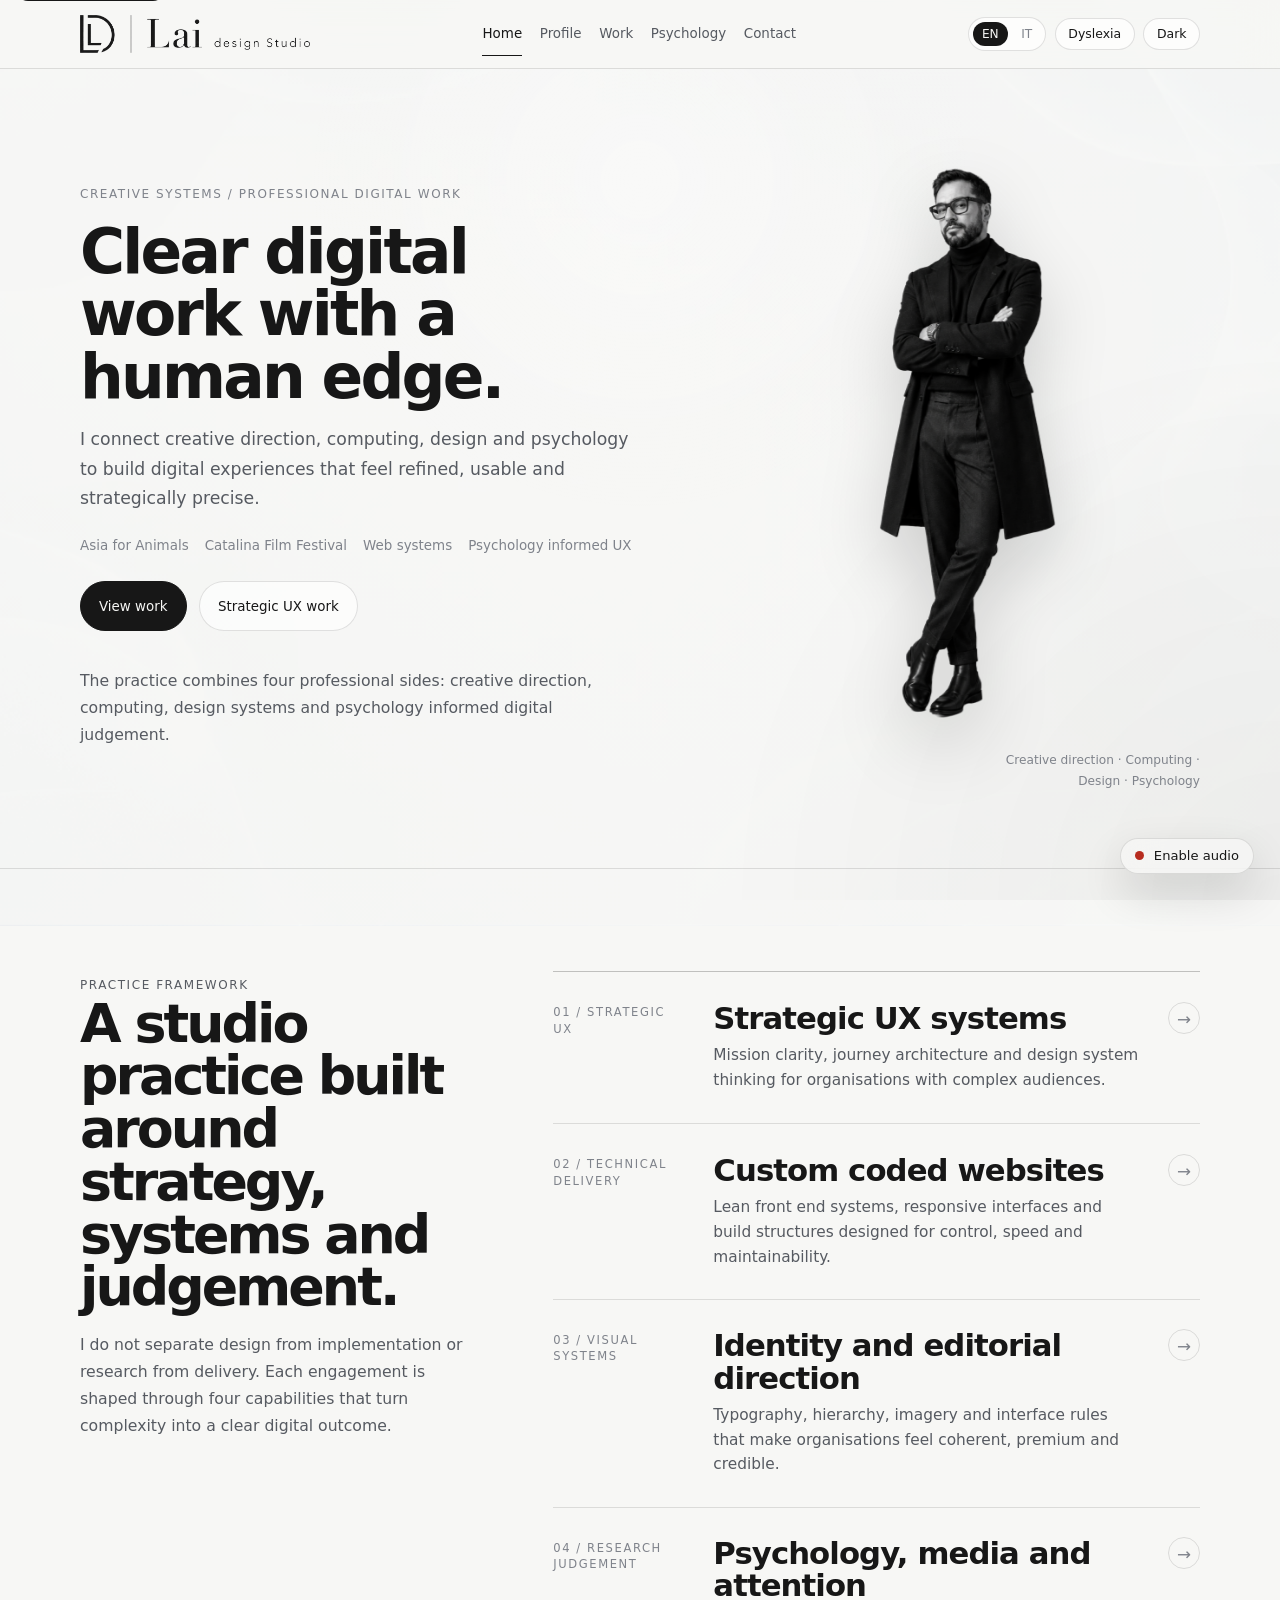
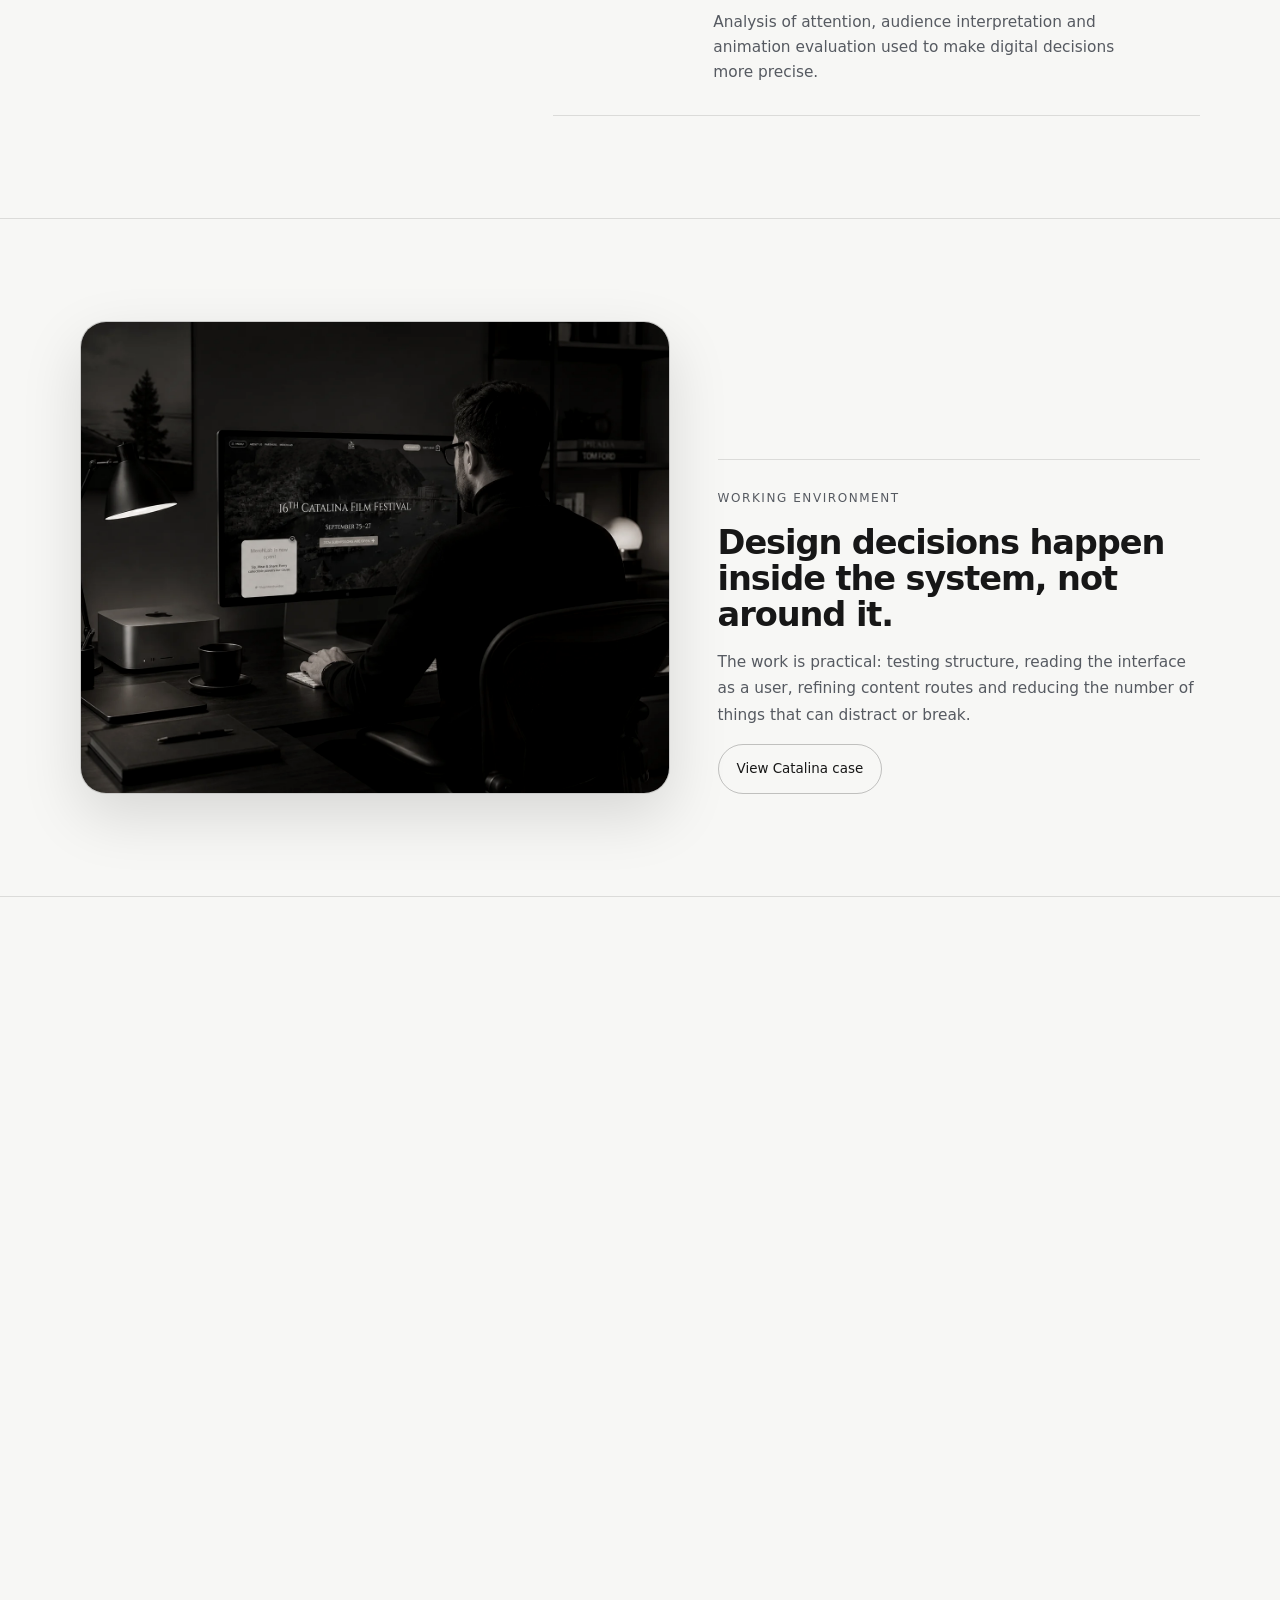
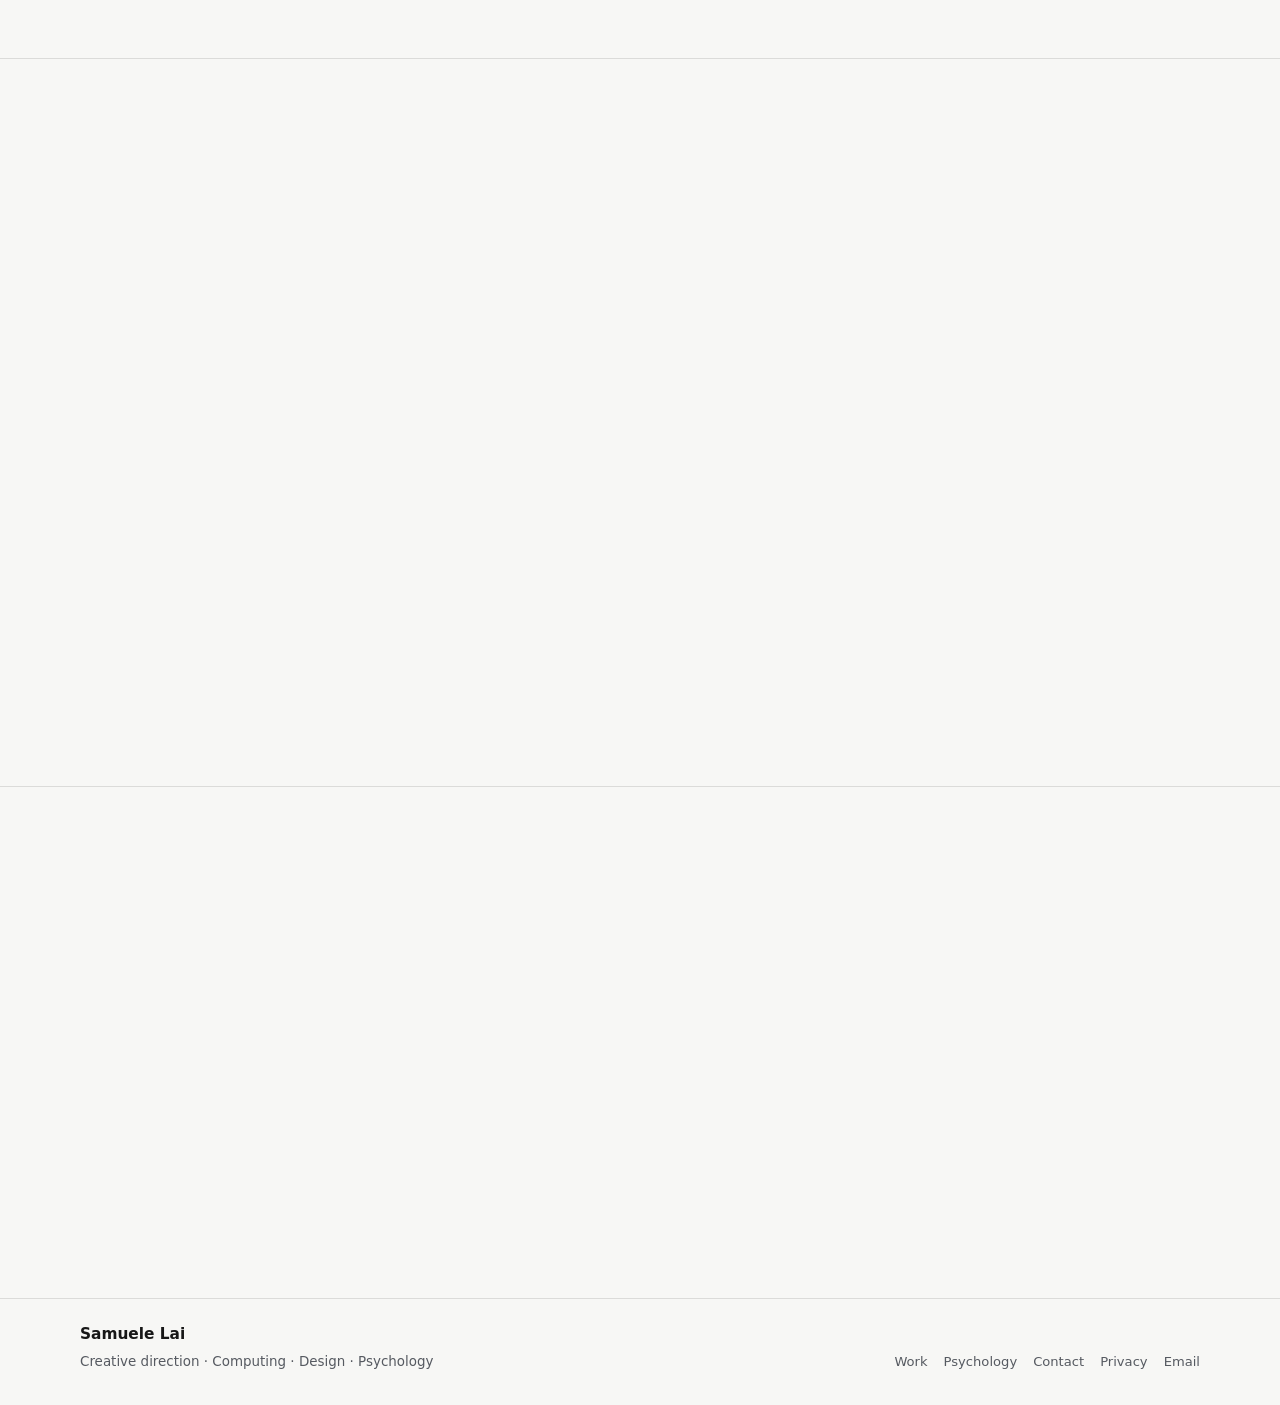
==== index.html @ 646d1fa8 "Fix real mobile viewport and layout" ====
<!DOCTYPE html>

<html data-theme="light" lang="en">
<head>
  <meta name="viewport" content="width=device-width, initial-scale=1, viewport-fit=cover">
  <title>Lai Design Studio | Digital Direction, UI UX, Code and Psychology</title>
  <meta name="description" content="Lai Design Studio by Samuele Lai creates refined digital systems across UI UX, custom coded websites, editorial design, film festival projects and psychology informed research.">
  <meta name="author" content="Samuele Lai">
  <link rel="canonical" href="https://laidesign.studio/">
  <meta name="robots" content="index, follow, max-image-preview:large">
  <meta name="theme-color" content="#0d0d0e" media="(prefers-color-scheme: dark)">
  <meta name="theme-color" content="#f7f7f5" media="(prefers-color-scheme: light)">
  <meta property="og:site_name" content="Lai Design Studio">
  <meta property="og:type" content="website">
  <meta property="og:title" content="Lai Design Studio | Digital Direction, UI UX, Code and Psychology">
  <meta property="og:description" content="Lai Design Studio by Samuele Lai creates refined digital systems across UI UX, custom coded websites, editorial design, film festival projects and psychology informed research.">
  <meta property="og:url" content="https://laidesign.studio/">
  <meta property="og:image" content="https://laidesign.studio/assets/img/og-home.png">
  <meta property="og:image:width" content="1200">
  <meta property="og:image:height" content="630">
  <meta property="og:locale" content="en_GB">
  <meta property="og:locale:alternate" content="it_IT">
  <meta name="twitter:card" content="summary_large_image">
  <meta name="twitter:title" content="Lai Design Studio | Digital Direction, UI UX, Code and Psychology">
  <meta name="twitter:description" content="Lai Design Studio by Samuele Lai creates refined digital systems across UI UX, custom coded websites, editorial design, film festival projects and psychology informed research.">
  <meta name="twitter:image" content="https://laidesign.studio/assets/img/og-home.png">
  <script type="application/ld+json">{"@context":"https://schema.org","@graph":[{"@type":"Person","@id":"https://laidesign.studio/#samuele-lai","name":"Samuele Lai","url":"https://laidesign.studio","email":"samuelelai@laidesign.studio","jobTitle":"Digital designer, UI UX practitioner and psychology informed researcher","worksFor":{"@id":"https://laidesign.studio/#organization"},"knowsAbout":["UI and UX","Custom coded websites","Design systems","Digital strategy","Psychology informed design","Animation film judging","Film festival digital systems"]},{"@type":"Organization","@id":"https://laidesign.studio/#organization","name":"Lai Design Studio","url":"https://laidesign.studio","email":"samuelelai@laidesign.studio","logo":"https://laidesign.studio/assets/img/lai-design-logo.png","founder":{"@id":"https://laidesign.studio/#samuele-lai"}},{"@type":"WebSite","@id":"https://laidesign.studio/#website","name":"Lai Design Studio","url":"https://laidesign.studio","inLanguage":["en","it"],"publisher":{"@id":"https://laidesign.studio/#organization"}},{"@type":"WebPage","@id":"https://laidesign.studio/#webpage","url":"https://laidesign.studio/","name":"Lai Design Studio | Digital Direction, UI UX, Code and Psychology","description":"Lai Design Studio by Samuele Lai creates refined digital systems across UI UX, custom coded websites, editorial design, film festival projects and psychology informed research.","isPartOf":{"@id":"https://laidesign.studio/#website"},"image":"https://laidesign.studio/assets/img/og-home.png","inLanguage":["en","it"]}]}</script>
<meta charset="utf-8"/>
<meta content="Samuele Lai" name="author"/>
<meta content="website" property="og:type"/>
<meta content="assets/img/og image.svg" property="og:image"/>
<link href="assets/img/mark.svg" rel="icon" type="image/svg+xml"/>
<link href="manifest.webmanifest" rel="manifest"/>
<link href="assets/css/styles.css?v=mobile-real-fix-2" rel="stylesheet"/>
<script defer="" src="assets/js/main.js"></script>
<meta content="Professional website for Samuele Lai: UI/UX, creative direction, computing, design systems and psychology informed digital work." name="description"/>
<meta content="Samuele Lai: Creative Systems, Computing, Design &amp; Psychology" property="og:title"/>
<meta content="Professional website for Samuele Lai: UI/UX, creative direction, computing, design systems and psychology informed digital work." property="og:description"/>
</head>
<body>
<a class="skip-link" href="#main">Skip to content</a>
<div class="site-shell">
<header class="header">
<div class="container navbar">
<a aria-label="Lai Design Studio home" class="brand" href="index.html">
<picture>
<source srcset="assets/img/lai-design-logo.webp" type="image/webp"/>
<img alt="Lai Design Studio" class="brand-logo" src="assets/img/lai-design-logo.png"/ decoding="async" width="900" height="147">
</picture>
</a>
<nav aria-label="Primary navigation" class="nav-links">
<a aria-current="page" data-i18n="nav.home" href="index.html">Home</a>
<a data-i18n="nav.profile" href="profile.html">Profile</a>
<a data-i18n="nav.work" href="work.html">Work</a>
<a data-i18n="nav.psychology" href="psychology.html">Psychology</a>
<a data-i18n="nav.contact" href="contact.html"><span data-i18n="home.contact.kicker">Contact</span></a>
</nav>
<div class="nav-actions">
<div aria-label="Language selector" class="lang-switch">
<button aria-pressed="true" data-lang="en" type="button">EN</button>
<button aria-pressed="false" data-lang="it" type="button">IT</button>
</div>
<button aria-label="Toggle dyslexia-friendly reading mode" aria-pressed="false" class="icon-button" data-dyslexia-toggle="" data-i18n="ui.dyslexia" type="button">Dyslexia</button>
<button aria-label="Switch colour theme" class="icon-button" data-i18n="ui.dark" data-theme-toggle="" type="button">Dark</button>
<button aria-expanded="false" aria-label="Open navigation menu" class="menu-button" data-i18n="ui.menu" data-menu-button="" type="button">Menu</button>
</div>
</div>
<div class="mobile-nav" data-mobile-nav="">
<div class="container">
<a aria-current="page" data-i18n="nav.home" href="index.html">Home</a>
<a data-i18n="nav.profile" href="profile.html">Profile</a>
<a data-i18n="nav.work" href="work.html">Work</a>
<a data-i18n="nav.psychology" href="psychology.html">Psychology</a>
<a data-i18n="nav.contact" href="contact.html">Contact</a>
<div aria-label="Language selector" class="mobile-lang">
<button aria-pressed="true" data-lang="en" type="button">EN</button>
<button aria-pressed="false" data-lang="it" type="button">IT</button>
</div>
</div>
</div>
</header>
<main class="page-main" id="main">
<section class="hero">
<div class="container hero-grid">
<div class="hero-copy reveal">
<p class="kicker"><span data-i18n="home.kicker">Digital direction and research led design</span></p>
<h1><span data-i18n="home.title">Digital systems with visual clarity and human judgement.</span></h1>
<p class="lead"><span data-i18n="home.lead">I build and direct digital work across UI and UX, code, visual systems, editorial projects and psychology informed analysis.</span></p>
<div class="hero-metadata">
<span><span data-i18n="home.meta1">Asia for Animals</span></span>
<span><span data-i18n="home.meta2">Catalina Film Festival</span></span>
<span><span data-i18n="home.meta3">Web systems</span></span>
<span><span data-i18n="home.meta4">Psychology informed UX</span></span>
</div>
<div class="hero-actions">
<a class="button" href="work.html"><span data-i18n="home.ctaWork">View work</span></a>
<a class="button secondary" href="work.html#strategic-ux"><span data-i18n="home.ctaAfa">Strategic UX work</span></a>
</div>
<p class="editorial-note"><span data-i18n="home.note">The practice is built around four connected capabilities: UI and UX, computing, design systems and psychology informed judgement.</span></p>
</div>
<div aria-label="Portrait of Samuele Lai" class="cutout-stage hero-cutout reveal">
<picture>
<source srcset="assets/img/persona-crossed.webp" type="image/webp"/>
<img alt="Black and white cutout portrait of Samuele Lai standing with arms crossed." class="cutout-img" src="assets/img/persona-crossed.png"/ decoding="async" width="1024" height="1536">
</picture>
<div class="cutout-note"><span data-i18n="home.portraitNote">Creative direction · Computing · Design · Psychology</span></div>
</div>
</div>
</section>
<section class="section section-line consultancy-section">
  <div class="container home-capabilities consultancy-capabilities">
    <div class="section-head reveal">
      <p class="kicker"><span data-i18n="home.four.kicker">Practice framework</span></p>
      <h2><span data-i18n="home.four.title">A studio practice built around strategy, systems and judgement.</span></h2>
      <p><span data-i18n="home.four.text">I do not separate design from implementation or research from delivery. Each engagement is shaped through four capabilities that turn complexity into a clear digital outcome.</span></p>
    </div>

    <div class="capability-list consultancy-list stagger">
      <a class="capability-item consultancy-item reveal" href="work.html#strategic-ux">
        <span class="capability-number"><span data-i18n="home.cap1.label">01 / Strategic UX</span></span>
        <div>
          <h3><span data-i18n="home.cap1.title">Strategic UX systems</span></h3>
          <p><span data-i18n="home.cap1.text">Mission clarity, journey architecture and design system thinking for organisations with complex audiences.</span></p>
        </div>
        <span class="capability-arrow" aria-hidden="true">→</span>
      </a>

      <a class="capability-item consultancy-item reveal" href="work.html#computing">
        <span class="capability-number"><span data-i18n="home.cap2.label">02 / Technical delivery</span></span>
        <div>
          <h3><span data-i18n="home.cap2.title">Custom coded websites</span></h3>
          <p><span data-i18n="home.cap2.text">Lean front end systems, responsive interfaces and build structures designed for control, speed and maintainability.</span></p>
        </div>
        <span class="capability-arrow" aria-hidden="true">→</span>
      </a>

      <a class="capability-item consultancy-item reveal" href="work.html#design">
        <span class="capability-number"><span data-i18n="home.cap3.label">03 / Visual systems</span></span>
        <div>
          <h3><span data-i18n="home.cap3.title">Identity and editorial direction</span></h3>
          <p><span data-i18n="home.cap3.text">Typography, hierarchy, imagery and interface rules that make organisations feel coherent, premium and credible.</span></p>
        </div>
        <span class="capability-arrow" aria-hidden="true">→</span>
      </a>

      <a class="capability-item consultancy-item reveal" href="psychology.html">
        <span class="capability-number"><span data-i18n="home.cap4.label">04 / Research judgement</span></span>
        <div>
          <h3><span data-i18n="home.cap4.title">Psychology, media and attention</span></h3>
          <p><span data-i18n="home.cap4.text">Analysis of attention, audience interpretation and animation evaluation used to make digital decisions more precise.</span></p>
        </div>
        <span class="capability-arrow" aria-hidden="true">→</span>
      </a>
    </div>
  </div>
</section>
<section class="section section-line">
<div class="container work-atmosphere">
<div class="work-atmosphere-media reveal">
<picture>
<source srcset="assets/img/samuele-working.webp" type="image/webp"/>
<img alt="Samuele Lai working at a desk on the Catalina Film Festival website." loading="lazy" src="assets/img/samuele-working.png"/ decoding="async" width="1402" height="1122">
</picture>
</div>
<div class="work-atmosphere-copy reveal">
<p class="kicker"><span data-i18n="home.working.kicker">Working environment</span></p>
<h2><span data-i18n="home.working.title">Design decisions happen inside the system, not around it.</span></h2>
<p><span data-i18n="home.working.text">The work is practical: testing structure, reading the interface as a user, refining content routes and reducing the number of things that can distract or break.</span></p>
<div class="inline-actions">
<a class="button ghost" href="case-study-catalina.html"><span data-i18n="home.working.cta">View Catalina case</span></a>
</div>
</div>
</div>
</section>
<section class="section section-line">
<div class="container identity-strip">
<div class="section-head reveal">
<p class="kicker" data-i18n="home.identity.kicker">Professional identity</p>
<h2 data-i18n="home.identity.title">Design, code, film judgement and research sit in the same practice.</h2>
<p data-i18n="home.identity.text">The site now reflects the work more accurately: digital products, editorial systems, festival projects, animation evaluation and a research baseline on attention and media design.</p>
</div>
<div class="identity-list reveal">
<div class="identity-row">
<span data-i18n="home.identity1.label">Judge</span>
<div>
<h3 data-i18n="home.identity1.title">Script and animation film judging</h3>
<p data-i18n="home.identity1.text">I judge scripts and animated films for Catalina Film Festival, reading story, rhythm, visual craft, audience clarity and emotional coherence as evaluative systems.</p>
</div>
</div>
<div class="identity-row">
<span data-i18n="home.identity2.label">Research</span>
<div>
<h3 data-i18n="home.identity2.title">Children’s animation and attention</h3>
<p data-i18n="home.identity2.text">My research baseline studies how audiovisual stimulation, platform expectations, viewing context and genre shape children’s attention.</p>
</div>
</div>
<div class="identity-row">
<span data-i18n="home.identity3.label">Build</span>
<div>
<h3 data-i18n="home.identity3.title">Digital systems in code</h3>
<p data-i18n="home.identity3.text">The Catalina work now includes a new full code website build, extending the project from visual direction into technical ownership.</p>
</div>
</div>
</div>
</div>
</section>
<section class="section section-line">
<div class="container">
<div class="section-head reveal">
<div>
<p class="kicker"><span data-i18n="home.featured.kicker">Featured work</span></p>
<h2><span data-i18n="home.featured.title">Case studies with different strengths.</span></h2>
</div>
<p><span data-i18n="home.featured.text">AFA demonstrates UI/UX, no code development, user journey mapping and design systems. Catalina demonstrates creative direction, design systems, mobile UX, a full code rebuild, an editorial magazine and verified traffic recovery.</span></p>
</div>
<div class="row-list">
<article class="row-item reveal">
<div class="row-label">AFA</div>
<div class="row-content">
<h3><span data-i18n="home.afa.title">Asia for Animals: donation focused digital platform</span></h3>
<p><span data-i18n="home.afa.text">A visually arresting and culturally fluent platform designed to clarify the coalition’s mission, simplify navigation and support donor action.</span></p>
<div class="tags"><span class="tag">UI/UX</span><span class="tag">No code development</span><span class="tag">Design system</span></div>
</div>
<a class="row-link" href="case-study-afa.html"><span data-i18n="home.openCase">Open case</span></a>
</article>
<article class="row-item reveal">
<div class="row-label">Catalina</div>
<div class="row-content">
<h3><span data-i18n="home.catalina.title">Catalina Film Festival: creative web direction</span></h3>
<p><span data-i18n="home.catalina.text">A cinematic digital direction combining verified traffic recovery, a new full code website build and a premium editorial magazine.</span></p>
<div class="tags"><span class="tag">Creative direction</span><span class="tag">Festival</span><span class="tag">Editorial UX</span></div>
</div>
<a class="row-link" href="case-study-catalina.html">Open case</a>
</article>
</div>
</div>
</section>
<section class="section section-line">
<div class="container editorial-grid">
<div class="editorial-panel reveal">
<p class="kicker"><span data-i18n="home.style.kicker">Working style</span></p>
<h3><span data-i18n="home.style.title">Beautiful, but not decorative.</span></h3>
<p><span data-i18n="home.style.text">The work uses visual identity, systems thinking and psychological judgement to reduce friction and make digital experiences more persuasive.</span></p>
<div class="inline-actions"><a class="button ghost" href="profile.html"><span data-i18n="home.profileCta">Read profile</span></a></div>
</div>
<div class="editorial-panel reveal">
<p class="kicker">Contact</p>
<h3><span data-i18n="home.contact.title">For focused project conversations.</span></h3>
<p><span data-i18n="home.contact.text">Contact me for UI/UX, digital direction, web systems, creative site concepts, professional identity or psychology informed analysis.</span></p>
<a class="email-link" href="mailto:samuelelai@laidesign.studio">samuelelai@laidesign.studio</a>
<div class="contact-actions"><button class="button secondary" data-copy-email="" type="button"><span data-i18n="home.copy">Copy email</span></button></div>
</div>
</div>
</section>
</main>
<footer class="footer">
<div class="container footer-grid">
<div>
<strong>Samuele Lai</strong>
<p><span data-i18n="home.portraitNote">Creative direction · Computing · Design · Psychology</span></p>
</div>
<div class="footer-links">
<a data-i18n="nav.work" href="work.html">Work</a>
<a data-i18n="nav.psychology" href="psychology.html">Psychology</a>
<a data-i18n="nav.contact" href="contact.html">Contact</a>
<a href="privacy.html">Privacy</a>
<a href="mailto:samuelelai@laidesign.studio">Email</a>
</div>
</div>
</footer>
</div>
</body>
</html>
---- assets/css/styles.css ----
:root {
  --bg: #f7f7f5;
  --surface: rgba(255,255,255,0.62);
  --surface-strong: rgba(255,255,255,0.78);
  --text: #171717;
  --muted: #565a61;
  --soft: #7f838b;
  --line: rgba(20,20,20,0.12);
  --line-strong: rgba(20,20,20,0.24);
  --accent: #171717;
  --shadow: 0 18px 48px rgba(18,18,18,0.08);
  --container: min(1120px, calc(100vw - 2.5rem));
  --hero-title: clamp(2.15rem, 4.8vw, 4.35rem);
  --h2: clamp(1.45rem, 2.75vw, 2.1rem);
  --h3: clamp(1.05rem, 1.7vw, 1.28rem);
  --lead: clamp(1rem, 1.35vw, 1.14rem);
  --body: 0.96rem;
  --nav-height: 4.25rem;
  --font-main: system-ui, -apple-system, BlinkMacSystemFont, "Segoe UI", Arial, sans-serif;
  --font-dyslexia: Arial, Verdana, Tahoma, sans-serif;
  color-scheme: light;
}

html[data-theme="dark"] {
  --bg: #0d0d0e;
  --surface: rgba(16,17,19,0.58);
  --surface-strong: rgba(16,17,19,0.78);
  --text: #f2f1ee;
  --muted: #c7c4be;
  --soft: #9e9a93;
  --line: rgba(255,255,255,0.12);
  --line-strong: rgba(255,255,255,0.25);
  --accent: #f2f1ee;
  --shadow: 0 18px 48px rgba(0,0,0,0.38);
  color-scheme: dark;
}

* { box-sizing: border-box; }
html { scroll-behavior: smooth; }
body {
  margin: 0;
  font-family: var(--font-main);
  font-size: var(--body);
  line-height: 1.72;
  color: var(--text);
  background: var(--bg);
  min-height: 100vh;
  text-rendering: optimizeLegibility;
  -webkit-font-smoothing: antialiased;
  position: relative;
  overflow-x: hidden;
}
body::before {
  content: "";
  position: fixed;
  inset: -1rem;
  background-image: linear-gradient(to bottom, rgba(247,247,245,0.84), rgba(247,247,245,0.94)), url('../img/bg-light.webp');
  background-size: cover;
  background-position: center;
  background-repeat: no-repeat;
  z-index: -2;
  transform: translate3d(calc(var(--mx, 0) * -8px), calc(var(--my, 0) * -8px), 0) scale(1.02);
  transition: transform .28s ease-out;
}
html[data-theme="dark"] body::before {
  background-image: linear-gradient(to bottom, rgba(6,6,7,0.82), rgba(11,11,12,0.94)), url('../img/bg-dark.webp');
}
body::after {
  content: "";
  position: fixed;
  inset: 0;
  background:
    radial-gradient(circle at calc(50% + var(--mx, 0) * 18%) calc(20% + var(--my, 0) * 14%), rgba(255,255,255,0.34), transparent 34%),
    radial-gradient(circle at bottom right, rgba(0,0,0,0.045), transparent 36%);
  z-index: -1;
  pointer-events: none;
}
html[data-theme="dark"] body::after {
  background:
    radial-gradient(circle at calc(50% + var(--mx, 0) * 18%) calc(20% + var(--my, 0) * 14%), rgba(255,255,255,0.055), transparent 34%),
    radial-gradient(circle at bottom right, rgba(196,152,98,0.06), transparent 32%);
}
body.dyslexia-mode {
  font-family: var(--font-dyslexia);
  letter-spacing: 0.012em;
  word-spacing: 0.06em;
  line-height: 1.86;
}
img { max-width: 100%; display: block; }
a { color: inherit; text-decoration: none; }
button, input, textarea { font: inherit; }
button { cursor: pointer; }
::selection { background: rgba(110, 110, 110, 0.22); }

.skip-link {
  position: absolute;
  left: 1rem;
  top: -3rem;
  background: var(--text);
  color: var(--bg);
  padding: .7rem 1rem;
  z-index: 20;
  border-radius: .75rem;
}
.skip-link:focus { top: 1rem; }

.container { width: var(--container); margin: 0 auto; }
.section { padding: 4.6rem 0; }
.section-line { border-top: 1px solid var(--line); }
.page-main { padding-top: calc(var(--nav-height) + 2rem); }

.header {
  position: fixed;
  inset: 0 0 auto;
  z-index: 15;
  backdrop-filter: blur(18px);
  -webkit-backdrop-filter: blur(18px);
  background: color-mix(in srgb, var(--bg) 84%, transparent);
  border-bottom: 1px solid var(--line);
}
.navbar {
  min-height: var(--nav-height);
  display: grid;
  grid-template-columns: auto 1fr auto;
  gap: 1rem;
  align-items: center;
}
.brand { display: inline-flex; align-items: center; gap: .78rem; min-width: 0; }
.brand img { width: 32px; height: 32px; }
.brand-text { display: grid; gap: .05rem; }
.brand-text strong { font-size: 0.92rem; font-weight: 640; letter-spacing: 0.01em; }
.brand-text span { font-size: 0.72rem; color: var(--soft); }
.nav-links { display: flex; justify-content: center; gap: 1.1rem; flex-wrap: wrap; }
.nav-links a {
  font-size: 0.84rem;
  color: var(--muted);
  padding: .25rem 0;
  position: relative;
}
.nav-links a[aria-current="page"], .nav-links a:hover { color: var(--text); }
.nav-links a[aria-current="page"]::after {
  content: "";
  position: absolute;
  left: 0; right: 0; bottom: -.42rem;
  height: 1px; background: var(--text);
}
.nav-actions { display: flex; align-items: center; gap: .55rem; }
.icon-button, .menu-button, .chip-button {
  border: 1px solid var(--line);
  background: var(--surface);
  color: var(--text);
  padding: .54rem .78rem;
  border-radius: 999px;
  font-size: .78rem;
  line-height: 1;
}
.icon-button:hover, .menu-button:hover, .chip-button:hover { border-color: var(--line-strong); background: var(--surface-strong); }
.menu-button { display: none; }
.mobile-nav {
  display: none;
  border-top: 1px solid var(--line);
  background: color-mix(in srgb, var(--bg) 90%, transparent);
}
.mobile-nav.open { display: block; }
.mobile-nav .container { display: grid; padding: 1rem 0 1.2rem; gap: .7rem; }
.mobile-nav a { font-size: .95rem; color: var(--muted); }
.mobile-nav a[aria-current="page"] { color: var(--text); }

.hero { padding: 2.2rem 0 4.2rem; }
.hero-grid {
  display: grid;
  grid-template-columns: minmax(0, 1.04fr) minmax(300px, .96fr);
  gap: 2.4rem;
  align-items: center;
}
.kicker {
  display: inline-block;
  font-size: .75rem;
  text-transform: uppercase;
  letter-spacing: .13em;
  color: var(--soft);
  margin-bottom: 1rem;
}
.hero h1, .page-intro h1 {
  font-size: var(--hero-title);
  line-height: 1.02;
  letter-spacing: -0.045em;
  margin: 0 0 1rem;
  font-weight: 620;
  max-width: 11.5ch;
}
.hero .lead, .page-intro .lead {
  font-size: var(--lead);
  color: var(--muted);
  margin: 0 0 1.25rem;
  max-width: 47rem;
}
.hero-metadata { display: flex; flex-wrap: wrap; gap: .55rem 1rem; font-size: .84rem; color: var(--soft); margin-bottom: 1.5rem; }
.hero-actions, .inline-actions, .contact-actions { display: flex; gap: .78rem; flex-wrap: wrap; }
.button {
  display: inline-flex;
  align-items: center;
  justify-content: center;
  gap: .4rem;
  border: 1px solid var(--text);
  color: var(--bg);
  background: var(--text);
  padding: .78rem 1.12rem;
  border-radius: 999px;
  font-size: .84rem;
  min-height: 44px;
  transition: transform .18s ease, background .18s ease, border-color .18s ease;
}
.button.secondary { background: var(--surface); color: var(--text); border-color: var(--line); }
.button.ghost { background: transparent; color: var(--text); border-color: var(--line-strong); }
.button:hover { transform: translateY(-2px); }

.cutout-stage {
  position: relative;
  min-height: 650px;
  display: flex;
  align-items: flex-end;
  justify-content: center;
  overflow: visible;
}
.cutout-stage.hero-cutout {
  justify-content: flex-end;
}
.cutout-img {
  width: min(100%, 490px);
  max-height: 74vh;
  object-fit: contain;
  object-position: bottom center;
  filter: drop-shadow(0 28px 34px rgba(0,0,0,.16));
  transform: translate3d(calc(var(--mx, 0) * -5px), calc(var(--my, 0) * -5px), 0);
  transition: transform .28s ease-out, filter .28s ease-out;
}
html[data-theme="dark"] .cutout-img {
  filter: drop-shadow(0 28px 42px rgba(0,0,0,.48));
}
.cutout-note {
  position: absolute;
  right: 0;
  bottom: .6rem;
  max-width: 210px;
  font-size: .76rem;
  color: var(--soft);
  text-align: right;
}
.cutout-inline {
  display: flex;
  justify-content: center;
  align-items: flex-end;
  min-height: 360px;
  overflow: visible;
}
.cutout-inline .cutout-img { width: min(100%, 330px); max-height: 430px; }
.cutout-row {
  display: grid;
  grid-template-columns: minmax(260px, .62fr) minmax(0, 1fr);
  gap: 2rem;
  align-items: center;
}
.cutout-row.reverse {
  grid-template-columns: minmax(0, 1fr) minmax(260px, .62fr);
}
.cutout-row.reverse .cutout-inline { order: 2; }

.page-intro { padding: 1.4rem 0 2.3rem; }
.page-intro .intro-grid {
  display: grid;
  grid-template-columns: minmax(0, 1fr) minmax(260px, .68fr);
  gap: 2rem;
  align-items: start;
}
.page-intro p:last-child { margin-bottom: 0; }
.editorial-note { padding: 1.3rem 0 0; font-size: .98rem; color: var(--muted); max-width: 58rem; }

.section-head {
  display: grid;
  grid-template-columns: minmax(0, 1fr) minmax(280px, .78fr);
  gap: 1.6rem;
  align-items: end;
  margin-bottom: 2rem;
}
.section-head h2 { margin: 0; font-size: var(--h2); line-height: 1.08; letter-spacing: -0.032em; font-weight: 620; }
.section-head p { color: var(--muted); margin: 0; }

.split-text, .editorial-grid, .case-columns, .contact-grid, .practice-grid {
  display: grid;
  grid-template-columns: minmax(0, 1fr) minmax(0, .94fr);
  gap: 2.2rem;
}
.practice-grid { grid-template-columns: repeat(4, minmax(0, 1fr)); }
.practice-link {
  display: grid;
  align-content: space-between;
  gap: 1.2rem;
  min-height: 230px;
  padding-top: 1rem;
  border-top: 1px solid var(--line);
  transition: transform .24s ease, border-color .24s ease;
}
.practice-link:hover { transform: translateY(-5px); border-color: var(--line-strong); }
.practice-link strong { font-size: 1.08rem; line-height: 1.2; }
.practice-link p { margin: .55rem 0 0; color: var(--muted); }
.practice-link span { color: var(--soft); font-size: .8rem; }

.text-block h3, .list-block h3, .case-section h3, .editorial-panel h3, .contact-block h3 {
  margin: 0 0 .78rem;
  font-size: var(--h3);
  line-height: 1.2;
  font-weight: 620;
}
.text-block p, .list-block p, .case-section p, .row-content p, .contact-block p { color: var(--muted); }

.metrics, .case-summary {
  display: grid;
  grid-template-columns: repeat(4, minmax(0, 1fr));
  gap: 1rem;
}
.metric { padding: 1rem 0; border-top: 1px solid var(--line); }
.metric strong { display: block; font-size: 1.15rem; line-height: 1.15; font-weight: 650; margin-bottom: .25rem; }
.metric span { font-size: .84rem; color: var(--muted); }

.row-list { border-top: 1px solid var(--line); }
.row-item {
  display: grid;
  grid-template-columns: 120px minmax(0, 1fr) auto;
  gap: 1.35rem;
  align-items: start;
  padding: 1.16rem 0;
  border-bottom: 1px solid var(--line);
}
.row-label { font-size: .72rem; text-transform: uppercase; letter-spacing: .13em; color: var(--soft); padding-top: .24rem; }
.row-content h3 { margin: 0 0 .32rem; font-size: 1.12rem; line-height: 1.22; font-weight: 610; }
.row-content p { margin: 0 0 .55rem; }
.row-link {
  align-self: center;
  font-size: .8rem;
  color: var(--text);
  border: 1px solid var(--line);
  padding: .55rem .88rem;
  border-radius: 999px;
  white-space: nowrap;
  transition: transform .18s ease, border-color .18s ease;
}
.row-link:hover { transform: translateX(2px); border-color: var(--line-strong); }
.tags { display: flex; flex-wrap: wrap; gap: .38rem; }
.tag { border: 1px solid var(--line); border-radius: 999px; padding: .22rem .55rem; font-size: .71rem; color: var(--soft); }

.filter-bar { display: flex; flex-wrap: wrap; gap: .52rem; margin-bottom: 1.2rem; }
.chip-button[aria-pressed="true"] { border-color: var(--text); background: var(--text); color: var(--bg); }
[data-filter-item].is-hidden { display: none; }

.editorial-panel { padding-top: 1rem; border-top: 1px solid var(--line); }
.case-section { padding: 1.2rem 0 0; }
.case-list, .detail-list { margin: 0; padding-left: 1.15rem; color: var(--muted); }
.case-list li, .detail-list li { margin-bottom: .58rem; }
.quote-line {
  border-left: 2px solid var(--line-strong);
  padding-left: 1rem;
  color: var(--muted);
  font-size: .98rem;
}
.email-link { font-size: clamp(1.02rem, 2.3vw, 1.42rem); line-height: 1.2; letter-spacing: -0.02em; display: inline-block; margin-top: .35rem; }
.form-grid { display: grid; gap: .92rem; }
.field { display: grid; gap: .42rem; }
.field label { font-size: .8rem; color: var(--soft); }
.field input, .field textarea {
  border: 1px solid var(--line);
  background: color-mix(in srgb, var(--surface) 82%, transparent);
  color: var(--text);
  border-radius: 18px;
  padding: .92rem .96rem;
}
.field textarea { min-height: 160px; resize: vertical; }
.small-note { font-size: .76rem; color: var(--soft); }

.footer { border-top: 1px solid var(--line); padding: 1.35rem 0 2rem; margin-top: 3rem; }
.footer-grid { display: grid; grid-template-columns: 1fr auto; gap: 1rem; align-items: end; }
.footer p { margin: .18rem 0 0; color: var(--muted); font-size: .84rem; }
.footer-links { display: flex; flex-wrap: wrap; gap: .82rem 1rem; font-size: .82rem; color: var(--muted); }

.reveal { opacity: 0; transform: translateY(14px); transition: opacity .64s ease, transform .64s cubic-bezier(.2,.8,.2,1); transition-delay: var(--delay, 0ms); }
.reveal.is-visible { opacity: 1; transform: translateY(0); }
.stagger > * { --delay: calc(var(--i, 0) * 75ms); }

@media (prefers-reduced-motion: reduce) {
  html { scroll-behavior: auto; }
  *, *::before, *::after { animation-duration: .001ms !important; animation-iteration-count: 1 !important; transition-duration: .001ms !important; }
  body::before, .cutout-img { transform: none !important; }
}

@media (max-width: 980px) {
  .hero-grid, .page-intro .intro-grid, .section-head, .split-text, .editorial-grid, .case-columns, .contact-grid, .footer-grid, .cutout-row, .cutout-row.reverse {
    grid-template-columns: 1fr;
  }
  .cutout-row.reverse .cutout-inline { order: 0; }
  .practice-grid, .metrics, .case-summary { grid-template-columns: repeat(2, minmax(0, 1fr)); }
  .cutout-stage { min-height: 520px; justify-content: center; }
  .cutout-stage.hero-cutout { justify-content: center; }
  .cutout-img { width: min(100%, 420px); max-height: 62vh; }
  .cutout-note { position: static; text-align: center; margin-top: .8rem; }
}
@media (max-width: 820px) {
  .navbar { grid-template-columns: auto auto; }
  .nav-links { display: none; }
  .menu-button { display: inline-flex; }
  .nav-actions { justify-content: end; }
  .row-item { grid-template-columns: 1fr; gap: .55rem; }
  .row-link { justify-self: start; }
}
@media (max-width: 640px) {
  :root { --container: min(100vw - 1.4rem, 1120px); --body: .95rem; }
  .section { padding: 3.4rem 0; }
  .hero { padding: 1.7rem 0 2.5rem; }
  .hero h1, .page-intro h1 { max-width: none; }
  .brand-text span { display: none; }
  .hero-metadata { gap: .48rem .78rem; }
  .practice-grid, .metrics, .case-summary { grid-template-columns: 1fr; }
  .icon-button, .menu-button { padding: .52rem .68rem; font-size: .75rem; }
  .cutout-stage { min-height: 430px; }
  .cutout-img { width: min(100%, 340px); max-height: 58vh; }
  .cutout-inline { min-height: 300px; }
  .cutout-inline .cutout-img { width: min(100%, 280px); max-height: 350px; }
}


/* Project case study visuals */
.case-hero-media {
  margin-top: 1.8rem;
  border-top: 1px solid var(--line);
  padding-top: 1.6rem;
}

.case-image {
  width: 100%;
  height: auto;
  border-radius: 20px;
  border: 1px solid var(--line);
  box-shadow: 0 18px 46px rgba(0,0,0,.10);
  background: rgba(255,255,255,.38);
}

html[data-theme="dark"] .case-image {
  background: rgba(255,255,255,.04);
  box-shadow: 0 18px 46px rgba(0,0,0,.36);
}

.case-image.flush {
  border-radius: 0;
  border: 0;
  box-shadow: none;
  background: transparent;
}

.project-meta {
  display: flex;
  flex-wrap: wrap;
  gap: .48rem;
  margin: 1rem 0 0;
}

.project-meta span {
  border: 1px solid var(--line);
  border-radius: 999px;
  padding: .28rem .62rem;
  font-size: .73rem;
  color: var(--soft);
  background: color-mix(in srgb, var(--surface) 64%, transparent);
}

.project-visual-grid {
  display: grid;
  grid-template-columns: minmax(0, 1.05fr) minmax(0, .95fr);
  gap: 1.3rem;
  align-items: start;
}

.project-visual-stack {
  display: grid;
  gap: 1.3rem;
}

.outcome-list {
  display: grid;
  grid-template-columns: repeat(3, minmax(0, 1fr));
  gap: 1rem;
  margin-top: 1.2rem;
}

.outcome {
  border-top: 1px solid var(--line);
  padding-top: 1rem;
}

.outcome strong {
  display: block;
  font-size: 1.2rem;
  line-height: 1.1;
  margin-bottom: .35rem;
}

.outcome span {
  color: var(--muted);
  font-size: .86rem;
}

.process-list {
  counter-reset: process;
  display: grid;
  gap: 1rem;
}

.process-item {
  counter-increment: process;
  display: grid;
  grid-template-columns: 74px minmax(0, 1fr);
  gap: 1rem;
  border-top: 1px solid var(--line);
  padding-top: 1rem;
}

.process-item::before {
  content: counter(process, decimal-leading-zero);
  color: var(--soft);
  font-size: .78rem;
  letter-spacing: .12em;
}

.process-item h3 {
  margin: 0 0 .35rem;
}

.process-item p {
  margin: 0;
  color: var(--muted);
}

@media (max-width: 980px) {
  .project-visual-grid,
  .outcome-list {
    grid-template-columns: 1fr;
  }
}


/* Home refinement: stronger four-sides section and working image */
.home-capabilities {
  display: grid;
  grid-template-columns: minmax(0, .82fr) minmax(0, 1.18fr);
  gap: clamp(2rem, 5vw, 4rem);
  align-items: start;
}

.home-capabilities .section-head {
  display: block;
  margin-bottom: 0;
  position: sticky;
  top: calc(var(--nav-height) + 2rem);
}

.home-capabilities .section-head h2 {
  max-width: 11ch;
}

.capability-list {
  display: grid;
  gap: 0;
  border-top: 1px solid var(--line);
}

.capability-item {
  display: grid;
  grid-template-columns: 86px minmax(0, 1fr) auto;
  gap: 1.1rem;
  align-items: start;
  padding: 1.35rem 0;
  border-bottom: 1px solid var(--line);
  color: inherit;
  transition: transform .22s ease, border-color .22s ease;
}

.capability-item:hover {
  transform: translateX(4px);
  border-bottom-color: var(--line-strong);
}

.capability-number {
  font-size: .76rem;
  letter-spacing: .12em;
  color: var(--soft);
  text-transform: uppercase;
  padding-top: .12rem;
}

.capability-item h3 {
  margin: 0 0 .32rem;
  font-size: clamp(1.1rem, 2vw, 1.55rem);
  line-height: 1.12;
  letter-spacing: -0.025em;
}

.capability-item p {
  margin: 0;
  color: var(--muted);
  max-width: 38rem;
}

.capability-arrow {
  color: var(--soft);
  font-size: 1.05rem;
  padding-top: .15rem;
}

.work-atmosphere {
  display: grid;
  grid-template-columns: minmax(0, 1.1fr) minmax(270px, .9fr);
  gap: clamp(1.5rem, 4vw, 3rem);
  align-items: end;
}

.work-atmosphere-media {
  overflow: hidden;
  border-radius: 26px;
  border: 1px solid var(--line);
  box-shadow: 0 22px 60px rgba(0,0,0,.13);
  background: rgba(0,0,0,.08);
}

.work-atmosphere-media img {
  width: 100%;
  min-height: 420px;
  object-fit: cover;
  object-position: center;
  transform: scale(1.025);
  transition: transform .7s cubic-bezier(.2,.8,.2,1), filter .7s ease;
  filter: saturate(.86) contrast(1.04);
}

.work-atmosphere-media:hover img {
  transform: scale(1.055);
}

.work-atmosphere-copy {
  border-top: 1px solid var(--line);
  padding-top: 1rem;
}

.work-atmosphere-copy h2 {
  margin: 0 0 .8rem;
  font-size: var(--h2);
  line-height: 1.08;
  letter-spacing: -0.032em;
}

.work-atmosphere-copy p {
  color: var(--muted);
}

html[data-theme="dark"] .work-atmosphere-media {
  box-shadow: 0 22px 60px rgba(0,0,0,.45);
}

@media (max-width: 980px) {
  .home-capabilities,
  .work-atmosphere {
    grid-template-columns: 1fr;
  }

  .home-capabilities .section-head {
    position: static;
  }

  .home-capabilities .section-head h2 {
    max-width: none;
  }
}

@media (max-width: 640px) {
  .capability-item {
    grid-template-columns: 1fr auto;
    gap: .65rem;
  }

  .capability-number {
    grid-column: 1 / -1;
  }

  .work-atmosphere-media img {
    min-height: 300px;
  }
}


/* Lai Design Studio logo + language switch */
.brand-logo {
  width: clamp(150px, 18vw, 260px);
  height: auto;
  object-fit: contain;
  display: block;
}

html[data-theme="dark"] .brand-logo {
  filter: invert(1);
}

.brand img.brand-logo {
  width: clamp(150px, 18vw, 260px);
  height: auto;
}

.brand-text {
  display: none;
}

.lang-switch {
  display: inline-flex;
  align-items: center;
  gap: .25rem;
  border: 1px solid var(--line);
  background: var(--surface);
  border-radius: 999px;
  padding: .22rem;
}

.lang-switch button {
  border: 0;
  background: transparent;
  color: var(--soft);
  border-radius: 999px;
  padding: .38rem .58rem;
  font-size: .76rem;
  line-height: 1;
}

.lang-switch button[aria-pressed="true"] {
  background: var(--text);
  color: var(--bg);
}

.mobile-lang {
  display: flex;
  gap: .4rem;
  padding-top: .55rem;
}

.mobile-lang button {
  border: 1px solid var(--line);
  background: var(--surface);
  color: var(--text);
  border-radius: 999px;
  padding: .55rem .75rem;
  font-size: .78rem;
}

.mobile-lang button[aria-pressed="true"] {
  background: var(--text);
  color: var(--bg);
}

@media (max-width: 980px) {
  .brand-logo {
    width: clamp(138px, 28vw, 220px);
  }
}

@media (max-width: 640px) {
  .brand-logo,
  .brand img.brand-logo {
    width: 140px;
  }

  .lang-switch {
    display: none;
  }
}


/* Catalina upgraded case study */
.case-kpi-strip {
  display: grid;
  grid-template-columns: repeat(4, minmax(0, 1fr));
  gap: 1rem;
  margin-top: 1.25rem;
}

.case-kpi {
  border-top: 1px solid var(--line);
  padding-top: 1rem;
}

.case-kpi strong {
  display: block;
  font-size: clamp(1.15rem, 2.4vw, 1.85rem);
  line-height: 1.05;
  letter-spacing: -0.035em;
  margin-bottom: .38rem;
}

.case-kpi span {
  display: block;
  color: var(--muted);
  font-size: .84rem;
}

.case-wide-image {
  margin-top: 1.6rem;
}

.case-wide-image .case-image {
  width: 100%;
  border-radius: 24px;
  border: 1px solid var(--line);
  box-shadow: 0 24px 70px rgba(0,0,0,.14);
}

html[data-theme="dark"] .case-wide-image .case-image {
  box-shadow: 0 24px 70px rgba(0,0,0,.44);
}

.case-duo {
  display: grid;
  grid-template-columns: minmax(0, 1.1fr) minmax(260px, .9fr);
  gap: 1.4rem;
  align-items: start;
}

.case-duo.reverse {
  grid-template-columns: minmax(260px, .9fr) minmax(0, 1.1fr);
}

.case-duo .case-image {
  width: 100%;
  border-radius: 22px;
  border: 1px solid var(--line);
  box-shadow: 0 18px 50px rgba(0,0,0,.11);
}

html[data-theme="dark"] .case-duo .case-image {
  box-shadow: 0 18px 50px rgba(0,0,0,.38);
}

.case-narrative-list {
  display: grid;
  gap: 1rem;
  border-top: 1px solid var(--line);
}

.case-narrative-item {
  display: grid;
  grid-template-columns: 96px minmax(0, 1fr);
  gap: 1.2rem;
  padding: 1.15rem 0;
  border-bottom: 1px solid var(--line);
}

.case-narrative-item span {
  color: var(--soft);
  font-size: .76rem;
  letter-spacing: .12em;
  text-transform: uppercase;
}

.case-narrative-item h3 {
  margin: 0 0 .35rem;
  font-size: var(--h3);
}

.case-narrative-item p {
  margin: 0;
  color: var(--muted);
}

@media (max-width: 980px) {
  .case-kpi-strip,
  .case-duo,
  .case-duo.reverse {
    grid-template-columns: 1fr;
  }
}


/* Catalina verified results section */
.results-panel {
  border-top: 1px solid var(--line);
  padding-top: 1.2rem;
}

.results-grid {
  display: grid;
  grid-template-columns: repeat(4, minmax(0, 1fr));
  gap: 1rem;
}

.result-stat {
  border-top: 1px solid var(--line);
  padding-top: 1rem;
}

.result-stat strong {
  display: block;
  font-size: clamp(1.35rem, 3vw, 2.25rem);
  line-height: 1;
  letter-spacing: -0.045em;
  margin-bottom: .45rem;
}

.result-stat span {
  display: block;
  color: var(--muted);
  font-size: .84rem;
}

.result-breakdown {
  display: grid;
  grid-template-columns: repeat(3, minmax(0, 1fr));
  gap: 1rem;
  margin-top: 1.8rem;
}

.result-breakdown-item {
  border-top: 1px solid var(--line);
  padding-top: 1rem;
}

.result-breakdown-item h3 {
  margin: 0 0 .5rem;
  font-size: 1.02rem;
}

.result-breakdown-item p {
  margin: 0;
  color: var(--muted);
}

@media (max-width: 980px) {
  .results-grid,
  .result-breakdown {
    grid-template-columns: 1fr 1fr;
  }
}

@media (max-width: 640px) {
  .results-grid,
  .result-breakdown {
    grid-template-columns: 1fr;
  }
}


/* Catalina code-build and magazine expansion */
.case-feature-strip {
  display: grid;
  grid-template-columns: repeat(3, minmax(0, 1fr));
  gap: 1rem;
  margin-top: 1.2rem;
}

.case-feature {
  border-top: 1px solid var(--line);
  padding-top: 1rem;
}

.case-feature strong {
  display: block;
  font-size: 1.05rem;
  margin-bottom: .36rem;
}

.case-feature span {
  display: block;
  color: var(--muted);
  font-size: .86rem;
}

.magazine-showcase {
  display: grid;
  grid-template-columns: minmax(260px, .72fr) minmax(0, 1.28fr);
  gap: clamp(1.4rem, 4vw, 3rem);
  align-items: start;
}

.magazine-cover {
  position: sticky;
  top: calc(var(--nav-height) + 2rem);
}

.magazine-cover .case-image {
  border-radius: 22px;
  border: 1px solid var(--line);
  box-shadow: 0 24px 70px rgba(0,0,0,.16);
}

.magazine-spreads {
  display: grid;
  gap: 1.3rem;
}

.magazine-spreads .case-image {
  border-radius: 22px;
  border: 1px solid var(--line);
  box-shadow: 0 18px 50px rgba(0,0,0,.10);
}

.magazine-actions {
  display: flex;
  flex-wrap: wrap;
  gap: .78rem;
  margin-top: 1.2rem;
}

html[data-theme="dark"] .magazine-cover .case-image,
html[data-theme="dark"] .magazine-spreads .case-image {
  box-shadow: 0 24px 70px rgba(0,0,0,.42);
}

@media (max-width: 980px) {
  .case-feature-strip,
  .magazine-showcase {
    grid-template-columns: 1fr;
  }

  .magazine-cover {
    position: static;
  }
}


/* Final alignment sections */
.identity-strip {
  display: grid;
  grid-template-columns: minmax(0, .82fr) minmax(0, 1.18fr);
  gap: clamp(2rem, 5vw, 4rem);
  align-items: start;
}

.identity-strip .section-head {
  display: block;
  margin-bottom: 0;
}

.identity-list {
  border-top: 1px solid var(--line);
  display: grid;
}

.identity-row {
  display: grid;
  grid-template-columns: 118px minmax(0, 1fr);
  gap: 1.1rem;
  border-bottom: 1px solid var(--line);
  padding: 1.15rem 0;
}

.identity-row span {
  color: var(--soft);
  font-size: .76rem;
  letter-spacing: .12em;
  text-transform: uppercase;
}

.identity-row h3 {
  margin: 0 0 .35rem;
  font-size: var(--h3);
}

.identity-row p {
  margin: 0;
  color: var(--muted);
}

.research-frame {
  display: grid;
  grid-template-columns: minmax(0, 1fr) minmax(280px, .72fr);
  gap: clamp(1.6rem, 4vw, 3rem);
  align-items: start;
}

.research-measures {
  border-top: 1px solid var(--line);
  display: grid;
}

.research-measure {
  display: grid;
  grid-template-columns: 54px minmax(0, 1fr);
  gap: 1rem;
  border-bottom: 1px solid var(--line);
  padding: .95rem 0;
}

.research-measure span {
  color: var(--soft);
  font-size: .76rem;
  letter-spacing: .12em;
}

.research-measure p {
  margin: 0;
  color: var(--muted);
}

@media (max-width: 980px) {
  .identity-strip,
  .research-frame {
    grid-template-columns: 1fr;
  }
}

@media (max-width: 640px) {
  .identity-row,
  .research-measure {
    grid-template-columns: 1fr;
  }
}


/* Refined home capabilities section */
.home-capabilities .section-head {
  max-width: 34rem;
}

.home-capabilities .capability-item h3 {
  letter-spacing: -0.03em;
}

.home-capabilities .capability-item p {
  max-width: 46rem;
}


/* Consultancy level home capabilities */
.consultancy-section {
  padding-top: clamp(4.5rem, 8vw, 7rem);
  padding-bottom: clamp(4.5rem, 8vw, 7rem);
}

.consultancy-capabilities {
  grid-template-columns: minmax(280px, .76fr) minmax(0, 1.24fr);
  gap: clamp(2.6rem, 6vw, 5.5rem);
}

.consultancy-capabilities .section-head {
  max-width: 31rem;
}

.consultancy-capabilities .section-head h2 {
  max-width: 12.5ch;
  font-size: clamp(2.15rem, 4.2vw, 4rem);
  line-height: .98;
  letter-spacing: -.055em;
}

.consultancy-capabilities .section-head p:last-child {
  margin-top: 1.15rem;
  font-size: clamp(.98rem, 1.2vw, 1.08rem);
  color: var(--muted);
}

.consultancy-list {
  border-top: 1px solid var(--line-strong);
}

.consultancy-item {
  grid-template-columns: 132px minmax(0, 1fr) 32px;
  gap: clamp(1rem, 2.2vw, 2rem);
  padding: clamp(1.35rem, 2.3vw, 2rem) 0;
  min-height: 152px;
}

.consultancy-item .capability-number {
  font-size: .72rem;
  line-height: 1.45;
  letter-spacing: .14em;
}

.consultancy-item h3 {
  font-size: clamp(1.35rem, 2.4vw, 2.2rem);
  line-height: 1.05;
  letter-spacing: -.045em;
  font-weight: 640;
  margin-bottom: .55rem;
}

.consultancy-item p {
  font-size: clamp(.96rem, 1.15vw, 1.08rem);
  line-height: 1.62;
  max-width: 43rem;
}

.consultancy-item .capability-arrow {
  width: 32px;
  height: 32px;
  border: 1px solid var(--line);
  border-radius: 999px;
  display: inline-flex;
  align-items: center;
  justify-content: center;
  transition: transform .22s ease, border-color .22s ease, background .22s ease;
}

.consultancy-item:hover .capability-arrow {
  transform: translateX(4px);
  border-color: var(--line-strong);
  background: var(--surface);
}

html[data-theme="dark"] .consultancy-item:hover .capability-arrow {
  background: rgba(255,255,255,.06);
}

@media (max-width: 980px) {
  .consultancy-capabilities {
    grid-template-columns: 1fr;
  }

  .consultancy-capabilities .section-head h2 {
    max-width: 14ch;
  }
}

@media (max-width: 640px) {
  .consultancy-item {
    grid-template-columns: 1fr 32px;
    min-height: auto;
  }

  .consultancy-item .capability-number {
    grid-column: 1 / -1;
  }
}


/* Global breathing room refinement */
.section {
  padding-top: clamp(5rem, 8vw, 8rem);
  padding-bottom: clamp(5rem, 8vw, 8rem);
}

.page-intro {
  padding-top: clamp(2.2rem, 4vw, 4rem);
  padding-bottom: clamp(3rem, 5vw, 5rem);
}

.section-head {
  margin-bottom: clamp(2.4rem, 4vw, 4rem);
}

.row-item {
  padding-top: clamp(1.6rem, 2.5vw, 2.3rem);
  padding-bottom: clamp(1.6rem, 2.5vw, 2.3rem);
}

.split-text,
.editorial-grid,
.case-columns,
.contact-grid,
.practice-grid,
.research-frame {
  gap: clamp(2.4rem, 5vw, 4.8rem);
}

.text-block p,
.list-block p,
.case-section p,
.row-content p,
.contact-block p {
  line-height: 1.82;
}

.detail-list {
  display: grid;
  gap: .95rem;
  padding-left: 1.35rem;
}

.detail-list li {
  margin-bottom: 0;
  line-height: 1.75;
}

.identity-row {
  padding-top: clamp(1.45rem, 2.5vw, 2.1rem);
  padding-bottom: clamp(1.45rem, 2.5vw, 2.1rem);
}

.research-measure {
  padding-top: 1.25rem;
  padding-bottom: 1.25rem;
}

@media (max-width: 640px) {
  .section {
    padding-top: 4rem;
    padding-bottom: 4rem;
  }

  .page-intro {
    padding-bottom: 3.5rem;
  }
}


/* Persistent site audio control */
.site-audio-control {
  position: fixed;
  right: clamp(1rem, 2vw, 1.6rem);
  bottom: clamp(1rem, 2vw, 1.6rem);
  z-index: 80;
  display: inline-flex;
  align-items: center;
  gap: .6rem;
  border: 1px solid var(--line);
  background: color-mix(in srgb, var(--bg) 78%, transparent);
  color: var(--text);
  backdrop-filter: blur(18px);
  -webkit-backdrop-filter: blur(18px);
  border-radius: 999px;
  padding: .68rem .9rem;
  box-shadow: 0 18px 44px rgba(0,0,0,.14);
}

.site-audio-control:hover {
  border-color: var(--line-strong);
}

.site-audio-control button {
  border: 0;
  background: transparent;
  color: inherit;
  padding: 0;
  font-size: .82rem;
  line-height: 1;
}

.site-audio-dot {
  width: .56rem;
  height: .56rem;
  border-radius: 999px;
  background: var(--soft);
  box-shadow: 0 0 0 0 rgba(255,255,255,0);
}

.site-audio-control.is-playing .site-audio-dot {
  background: #c8a86e;
  animation: audioPulse 1.8s ease-in-out infinite;
}

.site-audio-control.is-blocked .site-audio-dot {
  background: #b72c1f;
}

@keyframes audioPulse {
  0% { box-shadow: 0 0 0 0 rgba(200,168,110,.35); }
  70% { box-shadow: 0 0 0 .52rem rgba(200,168,110,0); }
  100% { box-shadow: 0 0 0 0 rgba(200,168,110,0); }
}

@media (max-width: 640px) {
  .site-audio-control {
    left: 1rem;
    right: auto;
    bottom: 1rem;
  }
}


/* SEO and mobile performance refinements */
img {
  height: auto;
}

@media (max-width: 820px) {
  :root {
    --nav-height: 4rem;
  }

  body {
    font-size: .95rem;
  }

  .header {
    background: color-mix(in srgb, var(--bg) 92%, transparent);
  }

  .navbar {
    min-height: 4rem;
    gap: .65rem;
  }

  .nav-actions {
    gap: .38rem;
  }

  .icon-button,
  .menu-button,
  .chip-button {
    padding: .5rem .62rem;
  }

  .mobile-nav.open {
    max-height: calc(100vh - var(--nav-height));
    overflow-y: auto;
  }

  .mobile-nav .container {
    padding-top: 1.25rem;
    padding-bottom: 1.4rem;
    gap: 1rem;
  }

  .mobile-nav a {
    font-size: 1.05rem;
    padding: .35rem 0;
  }
}

@media (max-width: 640px) {
  :root {
    --hero-title: clamp(2rem, 11vw, 3.15rem);
    --h2: clamp(1.42rem, 7vw, 2rem);
    --h3: clamp(1.05rem, 5vw, 1.28rem);
    --lead: 1rem;
    --container: min(100vw - 1.25rem, 1120px);
  }

  .page-main {
    padding-top: calc(var(--nav-height) + 1.25rem);
  }

  .hero-grid,
  .page-intro .intro-grid,
  .work-atmosphere,
  .project-visual-grid,
  .case-duo,
  .case-duo.reverse,
  .magazine-showcase,
  .research-frame,
  .identity-strip,
  .home-capabilities,
  .consultancy-capabilities {
    grid-template-columns: 1fr !important;
    gap: 2rem;
  }

  .hero h1,
  .page-intro h1,
  .consultancy-capabilities .section-head h2 {
    max-width: 100%;
    letter-spacing: -.048em;
  }

  .hero-actions,
  .inline-actions,
  .contact-actions,
  .magazine-actions {
    width: 100%;
  }

  .button {
    width: 100%;
  }

  .row-item,
  .capability-item,
  .consultancy-item,
  .case-narrative-item {
    grid-template-columns: 1fr !important;
  }

  .row-link {
    width: 100%;
    text-align: center;
    justify-content: center;
  }

  .case-image,
  .case-wide-image .case-image,
  .magazine-cover .case-image,
  .magazine-spreads .case-image {
    border-radius: 16px;
  }

  .site-audio-control {
    max-width: calc(100vw - 2rem);
    padding: .62rem .8rem;
  }
}

@media (max-width: 420px) {
  .brand-logo,
  .brand img.brand-logo {
    width: 118px;
  }

  .icon-button,
  .menu-button {
    font-size: .72rem;
    padding: .48rem .56rem;
  }

  .hero-metadata {
    font-size: .78rem;
  }

  .tag {
    font-size: .68rem;
  }
}

/* Skip rendering below the fold where supported */
.section {
  content-visibility: auto;
  contain-intrinsic-size: 1px 720px;
}

.hero,
.page-intro,
.header,
.footer {
  content-visibility: visible;
}


/* Fix: remove sticky behaviour from the home practice framework */
.home-capabilities .section-head,
.consultancy-capabilities .section-head {
  position: static !important;
  top: auto !important;
}

.consultancy-section {
  overflow: visible;
}


/* Practice Framework layout repair */
.consultancy-capabilities {
  align-items: start;
}

.consultancy-capabilities .section-head {
  align-self: start;
}

.consultancy-list {
  display: grid;
  gap: 0;
}

.consultancy-item {
  align-items: start;
}

.consultancy-item .capability-number {
  display: block;
  padding-top: .15rem;
}

.consultancy-item > div {
  min-width: 0;
}

.consultancy-item h3 span,
.consultancy-item p span,
.consultancy-item .capability-number span {
  display: inline;
}

@media (max-width: 980px) {
  .consultancy-capabilities {
    gap: 2.2rem;
  }
}


/* Mobile native layout repair */
@media (max-width: 760px) {
  html, body {
    overflow-x: hidden;
  }

  body {
    font-size: 16px;
  }

  .container {
    width: min(100% - 1.25rem, 100%);
    max-width: none;
    padding-left: 0;
    padding-right: 0;
  }

  .page-main {
    padding-top: calc(var(--nav-height) + .75rem);
  }

  .section {
    padding-top: 3.4rem;
    padding-bottom: 3.4rem;
  }

  .section-head {
    display: grid;
    grid-template-columns: 1fr;
    gap: 1.2rem;
    margin-bottom: 2rem;
  }

  .section-head h2,
  .section-head p {
    max-width: 100%;
  }

  .kicker {
    font-size: .68rem;
    letter-spacing: .18em;
  }

  .hero,
  .page-intro {
    min-height: auto;
    padding-top: 1.5rem;
    padding-bottom: 3.6rem;
  }

  .hero-grid,
  .intro-grid,
  .home-capabilities,
  .consultancy-capabilities,
  .split-text,
  .case-duo,
  .case-duo.reverse,
  .case-columns,
  .editorial-grid,
  .project-visual-grid,
  .identity-strip,
  .research-frame,
  .magazine-showcase,
  .contact-grid,
  .work-atmosphere {
    display: grid;
    grid-template-columns: 1fr !important;
    gap: 1.8rem;
  }

  .hero h1,
  .page-intro h1,
  .consultancy-capabilities .section-head h2 {
    font-size: clamp(2.25rem, 13vw, 4.2rem);
    line-height: .96;
    letter-spacing: -.065em;
    max-width: 100%;
  }

  .hero .lead,
  .page-intro .lead,
  .consultancy-capabilities .section-head p {
    font-size: 1rem;
    line-height: 1.65;
    max-width: 100%;
  }

  .navbar {
    min-height: 4rem;
    display: grid;
    grid-template-columns: auto 1fr auto;
    gap: .6rem;
  }

  .brand {
    min-width: 0;
  }

  .brand-logo {
    width: 118px;
    height: auto;
  }

  .nav-links {
    display: none !important;
  }

  .nav-actions {
    justify-content: end;
    gap: .35rem;
  }

  .chip-button,
  .icon-button,
  .menu-button {
    min-height: 38px;
    padding: .48rem .58rem;
    font-size: .72rem;
  }

  .mobile-nav.open {
    display: block;
    max-height: calc(100vh - 4rem);
    overflow-y: auto;
  }

  .mobile-nav .container {
    padding: 1rem .75rem 1.35rem;
  }

  .mobile-nav a {
    display: block;
    padding: .7rem 0;
    font-size: 1.05rem;
  }

  .hero-actions,
  .inline-actions,
  .contact-actions,
  .magazine-actions {
    display: grid;
    grid-template-columns: 1fr;
    width: 100%;
    gap: .75rem;
  }

  .button,
  .row-link {
    width: 100%;
    justify-content: center;
    text-align: center;
    min-height: 48px;
  }

  .hero-portrait,
  .portrait-stack,
  .cutout-row,
  .cutout-row.reverse {
    display: grid;
    grid-template-columns: 1fr !important;
    gap: 1.5rem;
  }

  .cutout-img,
  .portrait-img {
    max-height: 64vh;
    width: 100%;
    object-fit: contain;
  }

  .consultancy-section {
    padding-top: 3.7rem;
    padding-bottom: 3.7rem;
  }

  .consultancy-list {
    border-top: 1px solid var(--line);
  }

  .consultancy-item,
  .capability-item,
  .row-item,
  .case-narrative-item,
  .identity-row,
  .research-measure {
    display: grid !important;
    grid-template-columns: 1fr !important;
    gap: .85rem;
    padding-top: 1.45rem;
    padding-bottom: 1.45rem;
    min-height: auto;
  }

  .consultancy-item .capability-number,
  .capability-number,
  .row-label {
    font-size: .68rem;
    letter-spacing: .16em;
    max-width: 100%;
    padding: 0;
  }

  .consultancy-item h3,
  .capability-item h3,
  .row-content h3,
  .case-narrative-item h3 {
    font-size: clamp(1.35rem, 7vw, 2.05rem);
    line-height: 1.05;
    letter-spacing: -.045em;
  }

  .consultancy-item p,
  .capability-item p,
  .row-content p,
  .case-narrative-item p {
    font-size: .96rem;
    line-height: 1.65;
    max-width: 100%;
  }

  .capability-arrow {
    justify-self: start;
    margin-top: .35rem;
  }

  .row-content {
    max-width: 100%;
  }

  .tags,
  .project-meta,
  .hero-metadata {
    display: flex;
    flex-wrap: wrap;
    gap: .5rem;
  }

  .tag,
  .project-meta span,
  .hero-metadata span {
    font-size: .68rem;
  }

  .case-image,
  .case-wide-image .case-image,
  .magazine-cover .case-image,
  .magazine-spreads .case-image {
    width: 100%;
    max-width: 100%;
    border-radius: 16px;
  }

  .case-feature-strip {
    grid-template-columns: 1fr !important;
    gap: 1.2rem;
  }

  .detail-list {
    gap: .75rem;
    padding-left: 1.1rem;
  }

  .detail-list li {
    line-height: 1.65;
  }

  .footer-grid {
    display: grid;
    grid-template-columns: 1fr !important;
    gap: 1.4rem;
  }

  .footer-links {
    display: grid;
    grid-template-columns: 1fr;
    gap: .7rem;
  }

  .site-audio-control {
    left: .75rem;
    right: .75rem;
    bottom: .75rem;
    justify-content: center;
    max-width: none;
  }
}

@media (max-width: 420px) {
  .container {
    width: min(100% - 1rem, 100%);
  }

  .hero h1,
  .page-intro h1,
  .consultancy-capabilities .section-head h2 {
    font-size: clamp(2rem, 15vw, 3.35rem);
  }

  .consultancy-item h3,
  .capability-item h3,
  .row-content h3 {
    font-size: clamp(1.25rem, 8vw, 1.8rem);
  }

  .brand-logo {
    width: 106px;
  }
}


/* Real mobile fix: correct reflow before browser scales the desktop layout */
@media (max-width: 980px) {
  html, body {
    overflow-x: hidden;
    max-width: 100%;
  }

  body {
    min-width: 0 !important;
  }

  .site-shell,
  .page-main,
  .header,
  .footer {
    max-width: 100vw;
    overflow-x: hidden;
  }

  .container {
    width: min(100% - 1.25rem, 100%) !important;
    max-width: none !important;
    margin-left: auto;
    margin-right: auto;
    padding-left: 0 !important;
    padding-right: 0 !important;
  }

  .navbar {
    min-height: 4rem;
    display: grid !important;
    grid-template-columns: minmax(0, 1fr) auto;
    align-items: center;
    gap: .65rem;
  }

  .brand {
    min-width: 0;
  }

  .brand-logo {
    width: 120px !important;
    max-width: 42vw;
    height: auto;
  }

  .nav-links {
    display: none !important;
  }

  .nav-actions {
    display: flex;
    justify-content: flex-end;
    gap: .35rem;
    min-width: 0;
  }

  .menu-button {
    display: inline-flex !important;
  }

  .chip-button,
  .icon-button,
  .menu-button {
    min-height: 38px;
    padding: .46rem .56rem;
    font-size: .72rem;
  }

  .mobile-nav.open {
    display: block !important;
    max-height: calc(100vh - 4rem);
    overflow-y: auto;
  }

  .mobile-nav .container {
    display: grid;
    gap: .45rem;
    padding-top: 1rem !important;
    padding-bottom: 1.25rem !important;
  }

  .mobile-nav a {
    display: block;
    padding: .72rem 0;
    font-size: 1.05rem;
  }

  .page-main {
    padding-top: calc(var(--nav-height) + .5rem);
  }

  .hero,
  .page-intro {
    min-height: auto !important;
    padding-top: 1.75rem !important;
    padding-bottom: 3rem !important;
  }

  .section {
    padding-top: 3.25rem !important;
    padding-bottom: 3.25rem !important;
  }

  .hero-grid,
  .intro-grid,
  .home-capabilities,
  .consultancy-capabilities,
  .split-text,
  .case-duo,
  .case-duo.reverse,
  .case-columns,
  .editorial-grid,
  .project-visual-grid,
  .identity-strip,
  .research-frame,
  .magazine-showcase,
  .contact-grid,
  .work-atmosphere,
  .footer-grid {
    display: grid !important;
    grid-template-columns: 1fr !important;
    gap: 1.75rem !important;
  }

  .section-head {
    display: grid !important;
    grid-template-columns: 1fr !important;
    gap: 1rem !important;
    margin-bottom: 1.8rem !important;
  }

  .hero h1,
  .page-intro h1,
  .consultancy-capabilities .section-head h2 {
    font-size: clamp(2.15rem, 12vw, 4rem) !important;
    line-height: .97 !important;
    letter-spacing: -.06em !important;
    max-width: 100% !important;
  }

  .section-head h2,
  .text-block h2,
  .list-block h2 {
    font-size: clamp(1.8rem, 9vw, 3rem) !important;
    line-height: 1.02 !important;
    max-width: 100% !important;
  }

  .hero .lead,
  .page-intro .lead,
  .section-head p,
  .text-block p,
  .list-block p,
  .row-content p,
  .case-narrative-item p {
    font-size: 1rem !important;
    line-height: 1.65 !important;
    max-width: 100% !important;
  }

  .kicker {
    font-size: .68rem !important;
    letter-spacing: .17em !important;
  }

  .hero-actions,
  .inline-actions,
  .contact-actions,
  .magazine-actions {
    display: grid !important;
    grid-template-columns: 1fr !important;
    width: 100% !important;
    gap: .75rem !important;
  }

  .button,
  .row-link {
    width: 100% !important;
    min-height: 48px !important;
    justify-content: center !important;
    text-align: center !important;
  }

  .consultancy-item,
  .capability-item,
  .row-item,
  .case-narrative-item,
  .identity-row,
  .research-measure {
    display: grid !important;
    grid-template-columns: 1fr !important;
    gap: .85rem !important;
    padding-top: 1.45rem !important;
    padding-bottom: 1.45rem !important;
    min-height: auto !important;
  }

  .consultancy-item .capability-number,
  .capability-number,
  .row-label {
    font-size: .68rem !important;
    letter-spacing: .16em !important;
    padding: 0 !important;
    max-width: 100% !important;
  }

  .consultancy-item h3,
  .capability-item h3,
  .row-content h3,
  .case-narrative-item h3 {
    font-size: clamp(1.35rem, 7vw, 2rem) !important;
    line-height: 1.06 !important;
    letter-spacing: -.045em !important;
    max-width: 100% !important;
  }

  .capability-arrow {
    justify-self: start !important;
    margin-top: .2rem !important;
  }

  .project-meta,
  .hero-metadata,
  .tags {
    display: flex !important;
    flex-wrap: wrap !important;
    gap: .45rem !important;
  }

  .hero-portrait,
  .portrait-stack,
  .cutout-row,
  .cutout-row.reverse {
    display: grid !important;
    grid-template-columns: 1fr !important;
    gap: 1.5rem !important;
  }

  .cutout-img,
  .portrait-img {
    width: 100% !important;
    max-height: 58vh !important;
    object-fit: contain !important;
  }

  .case-image,
  .case-wide-image .case-image,
  .magazine-cover .case-image,
  .magazine-spreads .case-image {
    width: 100% !important;
    max-width: 100% !important;
    height: auto !important;
    border-radius: 16px !important;
  }

  .site-audio-control {
    left: .75rem !important;
    right: .75rem !important;
    bottom: .75rem !important;
    max-width: none !important;
    justify-content: center !important;
  }
}

@media (max-width: 480px) {
  .container {
    width: min(100% - 1rem, 100%) !important;
  }

  .brand-logo {
    width: 104px !important;
  }

  .chip-button,
  .icon-button,
  .menu-button {
    font-size: .68rem !important;
    padding: .42rem .48rem !important;
  }

  .hero h1,
  .page-intro h1,
  .consultancy-capabilities .section-head h2 {
    font-size: clamp(2rem, 14.5vw, 3.35rem) !important;
  }
}
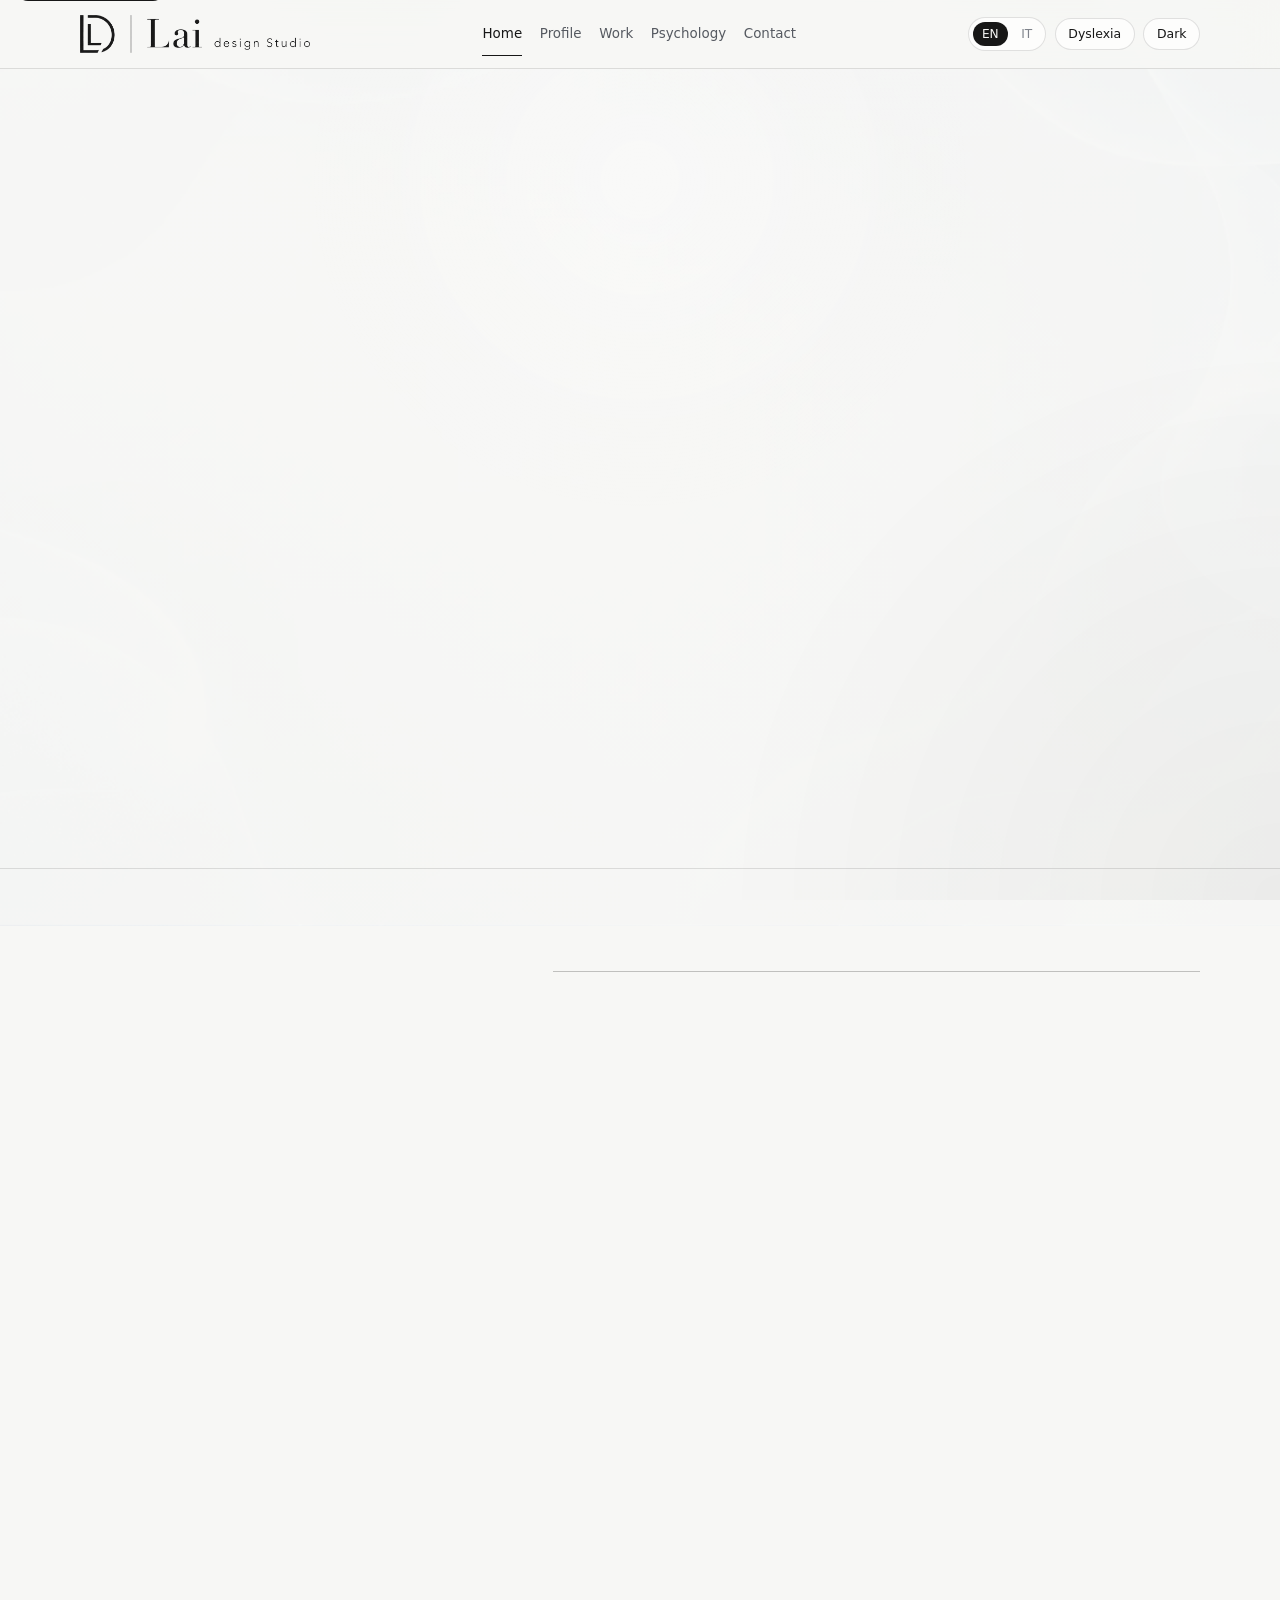
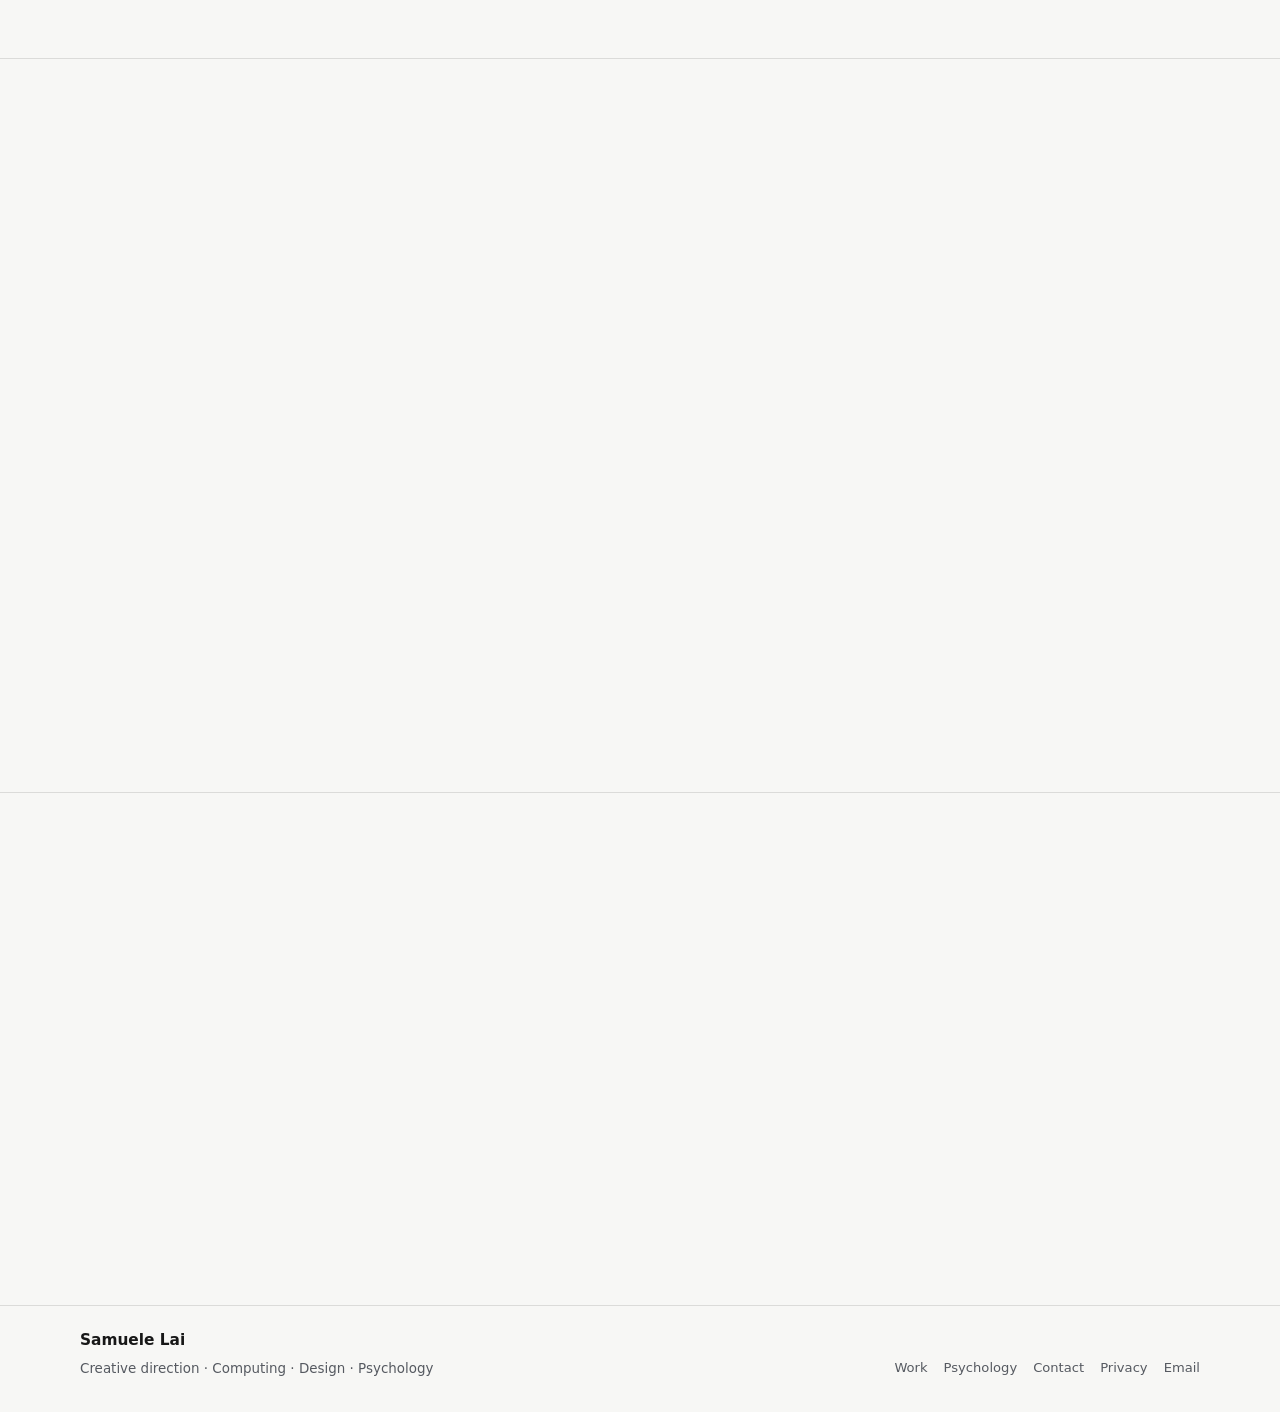
==== commit 57660f59: "Remove background audio" ====
--- a/index.html
+++ b/index.html
@@ -31,11 +31,39 @@
 <meta content="assets/img/og image.svg" property="og:image"/>
 <link href="assets/img/mark.svg" rel="icon" type="image/svg+xml"/>
 <link href="manifest.webmanifest" rel="manifest"/>
-<link href="assets/css/styles.css?v=mobile-real-fix-2" rel="stylesheet"/>
-<script defer="" src="assets/js/main.js"></script>
+<link href="assets/css/styles.css?v=no-audio-complete-1" rel="stylesheet"/>
+<script defer="" src="assets/js/main.js?v=no-audio-complete-1"></script>
 <meta content="Professional website for Samuele Lai: UI/UX, creative direction, computing, design systems and psychology informed digital work." name="description"/>
 <meta content="Samuele Lai: Creative Systems, Computing, Design &amp; Psychology" property="og:title"/>
 <meta content="Professional website for Samuele Lai: UI/UX, creative direction, computing, design systems and psychology informed digital work." property="og:description"/>
+<style id="sl-simple-mobile-menu-css">
+.sl-mobile-menu-trigger{display:none}.sl-mobile-menu{display:none}
+@media (max-width:980px){
+  .nav-links{display:none!important}
+  .nav-actions .lang-switch,.nav-actions [data-dyslexia-toggle],.nav-actions [data-theme-toggle],.menu-button,.menu-label-button{display:none!important}
+  .sl-mobile-menu-trigger{display:inline-flex!important;align-items:center;justify-content:center;min-width:4.9rem;min-height:2.8rem;border:1px solid var(--line);border-radius:999px;background:color-mix(in srgb,var(--bg) 74%,transparent);color:var(--text);font:inherit;font-size:.9rem;line-height:1;cursor:pointer;-webkit-tap-highlight-color:transparent}
+  body.sl-menu-open{overflow:hidden!important}
+  .sl-mobile-menu{position:fixed;inset:0;z-index:999999;display:none;background:linear-gradient(90deg,color-mix(in srgb,var(--bg) 82%,transparent) 0%,color-mix(in srgb,var(--bg) 97%,transparent) 42%,var(--bg) 100%),radial-gradient(circle at 80% 10%,rgba(200,168,110,.14),transparent 28rem),var(--bg);color:var(--text);overflow-y:auto;overscroll-behavior:contain;opacity:0;transform:translateX(1.5rem);transition:opacity .2s ease,transform .2s ease}
+  .sl-mobile-menu.is-open{display:block!important;opacity:1;transform:translateX(0)}
+  .sl-mobile-menu-panel{min-height:100dvh;display:grid;grid-template-rows:auto 1fr auto;padding:1.1rem 1.2rem 2rem;gap:2.2rem}
+  .sl-mobile-menu-top{display:flex;align-items:center;justify-content:space-between;gap:1rem}
+  .sl-mobile-menu-logo{width:min(150px,42vw);height:auto}
+  .sl-mobile-menu-close{width:3.6rem;height:3.6rem;border:0;border-radius:999px;background:#c8a86e;color:#050505;font-size:2.2rem;line-height:1;cursor:pointer;-webkit-tap-highlight-color:transparent}
+  .sl-mobile-menu-links{display:grid;align-content:center;gap:0;border-top:1px solid var(--line)}
+  .sl-mobile-menu-link{display:flex;align-items:center;justify-content:space-between;gap:1rem;padding:1.1rem 0;border-bottom:1px solid var(--line);color:var(--text);text-decoration:none;text-transform:uppercase;letter-spacing:.18em;font-size:clamp(1.25rem,6.5vw,2.1rem);font-weight:700}
+  .sl-mobile-menu-link span:last-child{color:#c8a86e;font-size:1.5rem;letter-spacing:0}
+  .sl-mobile-menu-bottom{display:grid;gap:1.2rem;border-top:1px solid var(--line);padding-top:1.2rem}
+  .sl-mobile-menu-label{margin:0 0 .6rem;color:var(--muted);text-transform:uppercase;letter-spacing:.17em;font-size:.7rem}
+  .sl-mobile-menu-controls{display:grid;grid-template-columns:1fr 1fr;gap:.65rem}
+  .sl-mobile-menu-control{min-height:3.15rem;border:1px solid var(--line);border-radius:999px;background:var(--surface);color:var(--text);font:inherit;font-size:.9rem;cursor:pointer;-webkit-tap-highlight-color:transparent}
+  .sl-mobile-menu-control.is-active{background:var(--text);color:var(--bg);border-color:var(--text)}
+}
+@media (max-width:430px){
+  .sl-mobile-menu-panel{padding-inline:1rem}
+  .sl-mobile-menu-controls{grid-template-columns:1fr}
+  .sl-mobile-menu-link{font-size:clamp(1.1rem,6vw,1.65rem)}
+}
+</style>
 </head>
 <body>
 <a class="skip-link" href="#main">Skip to content</a>
@@ -62,23 +90,42 @@
 </div>
 <button aria-label="Toggle dyslexia-friendly reading mode" aria-pressed="false" class="icon-button" data-dyslexia-toggle="" data-i18n="ui.dyslexia" type="button">Dyslexia</button>
 <button aria-label="Switch colour theme" class="icon-button" data-i18n="ui.dark" data-theme-toggle="" type="button">Dark</button>
-<button aria-expanded="false" aria-label="Open navigation menu" class="menu-button" data-i18n="ui.menu" data-menu-button="" type="button">Menu</button>
-</div>
-</div>
-<div class="mobile-nav" data-mobile-nav="">
-<div class="container">
-<a aria-current="page" data-i18n="nav.home" href="index.html">Home</a>
-<a data-i18n="nav.profile" href="profile.html">Profile</a>
-<a data-i18n="nav.work" href="work.html">Work</a>
-<a data-i18n="nav.psychology" href="psychology.html">Psychology</a>
-<a data-i18n="nav.contact" href="contact.html">Contact</a>
-<div aria-label="Language selector" class="mobile-lang">
-<button aria-pressed="true" data-lang="en" type="button">EN</button>
-<button aria-pressed="false" data-lang="it" type="button">IT</button>
-</div>
-</div>
+</div>
+</div>
+<button class="sl-mobile-menu-trigger" data-sl-menu-open type="button" aria-controls="slMobileMenu" aria-expanded="false">Menu</button></div>
 </div>
 </header>
+<div class="sl-mobile-menu" id="slMobileMenu" data-sl-mobile-menu aria-hidden="true" role="dialog" aria-modal="true" aria-label="Mobile menu">
+  <div class="sl-mobile-menu-panel">
+    <div class="sl-mobile-menu-top">
+      <img class="sl-mobile-menu-logo" src="assets/img/lai-design-logo.png" alt="Lai Design Studio">
+      <button class="sl-mobile-menu-close" data-sl-menu-close type="button" aria-label="Close menu">×</button>
+    </div>
+    <nav class="sl-mobile-menu-links" aria-label="Mobile navigation">
+      <a class="sl-mobile-menu-link" data-sl-close-link href="index.html"><span data-i18n="nav.home">Home</span><span>+</span></a>
+      <a class="sl-mobile-menu-link" data-sl-close-link href="profile.html"><span data-i18n="nav.profile">Profile</span><span>+</span></a>
+      <a class="sl-mobile-menu-link" data-sl-close-link href="work.html"><span data-i18n="nav.work">Work</span><span>+</span></a>
+      <a class="sl-mobile-menu-link" data-sl-close-link href="psychology.html"><span data-i18n="nav.psychology">Psychology</span><span>+</span></a>
+      <a class="sl-mobile-menu-link" data-sl-close-link href="contact.html"><span data-i18n="nav.contact">Contact</span><span>+</span></a>
+    </nav>
+    <div class="sl-mobile-menu-bottom">
+      <div>
+        <p class="sl-mobile-menu-label">Language</p>
+        <div class="sl-mobile-menu-controls">
+          <button class="sl-mobile-menu-control" data-sl-lang="en" type="button">EN</button>
+          <button class="sl-mobile-menu-control" data-sl-lang="it" type="button">IT</button>
+        </div>
+      </div>
+      <div>
+        <p class="sl-mobile-menu-label">Preferences</p>
+        <div class="sl-mobile-menu-controls">
+          <button class="sl-mobile-menu-control" data-sl-theme type="button">Dark</button>
+          <button class="sl-mobile-menu-control" data-sl-dyslexia type="button">Dyslexia</button>
+        </div>
+      </div>
+    </div>
+  </div>
+</div>
 <main class="page-main" id="main">
 <section class="hero">
 <div class="container hero-grid">
@@ -269,5 +316,33 @@
 </div>
 </footer>
 </div>
+<script id="sl-simple-mobile-menu-js">
+(function(){function ready(fn){if(document.readyState==="loading")document.addEventListener("DOMContentLoaded",fn);else fn();}
+ready(function(){
+  var root=document.documentElement,body=document.body;
+  var openButton=document.querySelector("[data-sl-menu-open]");
+  var menu=document.querySelector("[data-sl-mobile-menu]");
+  var closeButton=document.querySelector("[data-sl-menu-close]");
+  if(!openButton||!menu||!closeButton)return;
+  var firstLink=menu.querySelector("a");
+  function currentLang(){var saved=localStorage.getItem("site-lang");if(saved==="it"||saved==="en")return saved;return document.documentElement.lang==="it"?"it":"en";}
+  function openMenu(){menu.classList.add("is-open");body.classList.add("sl-menu-open");menu.setAttribute("aria-hidden","false");openButton.setAttribute("aria-expanded","true");setTimeout(function(){if(firstLink)firstLink.focus({preventScroll:true});},60);}
+  function closeMenu(){menu.classList.remove("is-open");body.classList.remove("sl-menu-open");menu.setAttribute("aria-hidden","true");openButton.setAttribute("aria-expanded","false");}
+  function syncControls(){var lang=currentLang();var isDark=root.getAttribute("data-theme")==="dark";var isDyslexia=body.classList.contains("dyslexia-mode");
+    menu.querySelectorAll("[data-sl-lang]").forEach(function(button){button.classList.toggle("is-active",button.getAttribute("data-sl-lang")===lang);});
+    menu.querySelectorAll("[data-sl-theme]").forEach(function(button){button.textContent=isDark?(lang==="it"?"Chiaro":"Light"):(lang==="it"?"Scuro":"Dark");button.classList.toggle("is-active",isDark);});
+    menu.querySelectorAll("[data-sl-dyslexia]").forEach(function(button){button.textContent="Dyslexia";button.classList.toggle("is-active",isDyslexia);});
+  }
+  openButton.addEventListener("click",function(event){event.preventDefault();openMenu();});
+  closeButton.addEventListener("click",function(event){event.preventDefault();closeMenu();});
+  menu.addEventListener("click",function(event){if(event.target===menu)closeMenu();});
+  menu.querySelectorAll("[data-sl-close-link]").forEach(function(link){link.addEventListener("click",closeMenu);});
+  document.addEventListener("keydown",function(event){if(event.key==="Escape")closeMenu();});
+  menu.querySelectorAll("[data-sl-lang]").forEach(function(button){button.addEventListener("click",function(){var lang=button.getAttribute("data-sl-lang");localStorage.setItem("site-lang",lang);if(typeof window.applySiteLanguage==="function"){window.applySiteLanguage(lang);}else{document.documentElement.lang=lang;}syncControls();});});
+  menu.querySelectorAll("[data-sl-theme]").forEach(function(button){button.addEventListener("click",function(){var next=root.getAttribute("data-theme")==="dark"?"light":"dark";root.setAttribute("data-theme",next);localStorage.setItem("site-theme",next);syncControls();});});
+  menu.querySelectorAll("[data-sl-dyslexia]").forEach(function(button){button.addEventListener("click",function(){var active=body.classList.toggle("dyslexia-mode");localStorage.setItem("site-dyslexia",String(active));syncControls();});});
+  window.addEventListener("storage",syncControls);syncControls();
+});})();
+</script>
 </body>
 </html>
--- a/assets/css/styles.css
+++ b/assets/css/styles.css
@@ -2174,3 +2174,370 @@
     font-size: clamp(2rem, 14.5vw, 3.35rem) !important;
   }
 }
+
+
+/* Fullscreen mobile menu refinement */
+@media (max-width: 980px) {
+  body.mobile-menu-open {
+    overflow: hidden;
+  }
+
+  .nav-actions .lang-switch,
+  .nav-actions [data-dyslexia-toggle],
+  .nav-actions [data-theme-toggle] {
+    display: none !important;
+  }
+
+  .nav-actions {
+    justify-content: end;
+  }
+
+  .menu-button {
+    display: inline-flex !important;
+    align-items: center;
+    justify-content: center;
+    min-width: 4.5rem;
+  }
+
+  .mobile-nav {
+    position: fixed;
+    inset: var(--nav-height) 0 0 0;
+    z-index: 14;
+    display: none;
+    border-top: 1px solid var(--line);
+    background:
+      radial-gradient(circle at 15% 10%, rgba(200, 168, 110, .08), transparent 28rem),
+      color-mix(in srgb, var(--bg) 96%, transparent);
+    backdrop-filter: blur(22px);
+    -webkit-backdrop-filter: blur(22px);
+    overflow-y: auto;
+    overscroll-behavior: contain;
+  }
+
+  .mobile-nav.open {
+    display: block !important;
+    animation: mobileMenuIn .22s ease-out both;
+  }
+
+  .mobile-nav-inner {
+    min-height: calc(100dvh - var(--nav-height));
+    display: flex !important;
+    flex-direction: column;
+    gap: 2rem;
+    padding-top: clamp(1.4rem, 6vw, 2.4rem) !important;
+    padding-bottom: 6rem !important;
+  }
+
+  .mobile-menu-links {
+    display: grid;
+    gap: 0;
+    border-top: 1px solid var(--line);
+  }
+
+  .mobile-menu-links a {
+    display: flex !important;
+    align-items: center;
+    justify-content: space-between;
+    padding: 1.05rem 0 !important;
+    border-bottom: 1px solid var(--line);
+    color: var(--text);
+    font-size: clamp(2rem, 11vw, 3.4rem) !important;
+    line-height: .95;
+    letter-spacing: -.055em;
+    text-decoration: none;
+  }
+
+  .mobile-menu-links a::after {
+    content: "→";
+    font-size: .9rem;
+    letter-spacing: 0;
+    opacity: .55;
+    border: 1px solid var(--line);
+    border-radius: 999px;
+    width: 2.05rem;
+    height: 2.05rem;
+    display: inline-flex;
+    align-items: center;
+    justify-content: center;
+    flex: 0 0 auto;
+  }
+
+  .mobile-menu-controls {
+    margin-top: auto;
+    display: grid;
+    gap: 1.25rem;
+    border-top: 1px solid var(--line);
+    padding-top: 1.25rem;
+  }
+
+  .mobile-control-block {
+    display: grid;
+    gap: .7rem;
+  }
+
+  .mobile-control-label {
+    margin: 0;
+    color: var(--muted);
+    font-size: .68rem;
+    line-height: 1;
+    letter-spacing: .17em;
+    text-transform: uppercase;
+  }
+
+  .mobile-lang {
+    display: grid !important;
+    grid-template-columns: 1fr 1fr;
+    gap: .6rem;
+    border: 0 !important;
+    background: transparent !important;
+    padding: 0 !important;
+  }
+
+  .mobile-lang button,
+  .mobile-control-button {
+    width: 100%;
+    min-height: 3.15rem;
+    border: 1px solid var(--line);
+    border-radius: 999px;
+    background: var(--surface);
+    color: var(--text);
+    font-size: .9rem;
+    line-height: 1;
+  }
+
+  .mobile-lang button[aria-pressed="true"],
+  .mobile-control-button[aria-pressed="true"] {
+    background: var(--text);
+    color: var(--bg);
+    border-color: var(--text);
+  }
+
+  .mobile-toggle-grid {
+    display: grid;
+    grid-template-columns: 1fr 1fr;
+    gap: .6rem;
+  }
+
+  @keyframes mobileMenuIn {
+    from {
+      opacity: 0;
+      transform: translateY(-.5rem);
+    }
+    to {
+      opacity: 1;
+      transform: translateY(0);
+    }
+  }
+}
+
+@media (max-width: 420px) {
+  .mobile-menu-links a {
+    font-size: clamp(1.85rem, 12vw, 2.75rem) !important;
+  }
+
+  .mobile-toggle-grid {
+    grid-template-columns: 1fr;
+  }
+}
+
+
+/* Native CSS mobile menu toggle. No JavaScript required to open the menu. */
+.mobile-menu-toggle {
+  position: absolute;
+  inline-size: 1px;
+  block-size: 1px;
+  opacity: 0;
+  pointer-events: none;
+}
+
+.menu-label-button {
+  cursor: pointer;
+  user-select: none;
+  text-decoration: none;
+}
+
+.menu-label-close {
+  display: none;
+}
+
+@media (max-width: 980px) {
+  body:has(.mobile-menu-toggle:checked) {
+    overflow: hidden;
+  }
+
+  .nav-actions .lang-switch,
+  .nav-actions [data-dyslexia-toggle],
+  .nav-actions [data-theme-toggle] {
+    display: none !important;
+  }
+
+  .menu-label-button {
+    display: inline-flex !important;
+    align-items: center;
+    justify-content: center;
+    min-width: 4.7rem;
+    min-height: 2.7rem;
+    border: 1px solid var(--line);
+    border-radius: 999px;
+    color: var(--text);
+    background: color-mix(in srgb, var(--bg) 72%, transparent);
+    backdrop-filter: blur(16px);
+    -webkit-backdrop-filter: blur(16px);
+    font-size: .84rem;
+    line-height: 1;
+  }
+
+  .header:has(.mobile-menu-toggle:checked) .menu-label-open {
+    display: none;
+  }
+
+  .header:has(.mobile-menu-toggle:checked) .menu-label-close {
+    display: inline;
+  }
+
+  .mobile-nav {
+    position: fixed !important;
+    top: var(--nav-height, 4.5rem) !important;
+    right: 0 !important;
+    bottom: 0 !important;
+    left: 0 !important;
+    z-index: 999 !important;
+    display: none !important;
+    border-top: 1px solid var(--line) !important;
+    background:
+      radial-gradient(circle at 18% 10%, rgba(200, 168, 110, .08), transparent 30rem),
+      color-mix(in srgb, var(--bg) 97%, transparent) !important;
+    backdrop-filter: blur(22px) !important;
+    -webkit-backdrop-filter: blur(22px) !important;
+    overflow-y: auto !important;
+    overscroll-behavior: contain !important;
+  }
+
+  .mobile-menu-toggle:checked + .mobile-nav {
+    display: block !important;
+    animation: mobileMenuIn .22s ease-out both;
+  }
+
+  .mobile-nav-inner {
+    min-height: calc(100dvh - var(--nav-height, 4.5rem)) !important;
+    display: flex !important;
+    flex-direction: column !important;
+    gap: 2rem !important;
+    padding-top: clamp(1.4rem, 6vw, 2.4rem) !important;
+    padding-bottom: 6rem !important;
+  }
+
+  .mobile-menu-links {
+    display: grid !important;
+    border-top: 1px solid var(--line) !important;
+  }
+
+  .mobile-menu-links a {
+    display: flex !important;
+    align-items: center !important;
+    justify-content: space-between !important;
+    padding: 1.05rem 0 !important;
+    border-bottom: 1px solid var(--line) !important;
+    color: var(--text) !important;
+    font-size: clamp(2rem, 11vw, 3.4rem) !important;
+    line-height: .95 !important;
+    letter-spacing: -.055em !important;
+    text-decoration: none !important;
+  }
+
+  .mobile-menu-links a::after {
+    content: "→";
+    width: 2.05rem;
+    height: 2.05rem;
+    display: inline-flex;
+    align-items: center;
+    justify-content: center;
+    flex: 0 0 auto;
+    border: 1px solid var(--line);
+    border-radius: 999px;
+    font-size: .9rem;
+    opacity: .6;
+  }
+
+  .mobile-menu-controls {
+    margin-top: auto !important;
+    display: grid !important;
+    gap: 1.25rem !important;
+    border-top: 1px solid var(--line) !important;
+    padding-top: 1.25rem !important;
+  }
+
+  .mobile-control-block {
+    display: grid !important;
+    gap: .7rem !important;
+  }
+
+  .mobile-control-label {
+    margin: 0 !important;
+    color: var(--muted) !important;
+    font-size: .68rem !important;
+    letter-spacing: .17em !important;
+    text-transform: uppercase !important;
+  }
+
+  .mobile-lang,
+  .mobile-toggle-grid {
+    display: grid !important;
+    grid-template-columns: 1fr 1fr !important;
+    gap: .6rem !important;
+  }
+
+  .mobile-lang {
+    border: 0 !important;
+    background: transparent !important;
+    padding: 0 !important;
+  }
+
+  .mobile-lang button,
+  .mobile-control-button {
+    width: 100% !important;
+    min-height: 3.15rem !important;
+    border: 1px solid var(--line) !important;
+    border-radius: 999px !important;
+    background: var(--surface) !important;
+    color: var(--text) !important;
+    font-size: .9rem !important;
+  }
+
+  .mobile-lang button[aria-pressed="true"],
+  .mobile-control-button[aria-pressed="true"] {
+    background: var(--text) !important;
+    color: var(--bg) !important;
+    border-color: var(--text) !important;
+  }
+
+  @keyframes mobileMenuIn {
+    from {
+      opacity: 0;
+      transform: translateY(-.4rem);
+    }
+    to {
+      opacity: 1;
+      transform: translateY(0);
+    }
+  }
+}
+
+@media (max-width: 420px) {
+  .mobile-menu-links a {
+    font-size: clamp(1.85rem, 12vw, 2.75rem) !important;
+  }
+
+  .mobile-toggle-grid {
+    grid-template-columns: 1fr !important;
+  }
+}
+
+
+/* Audio removed */
+.site-audio-control,
+[data-audio],
+audio {
+  display: none !important;
+  visibility: hidden !important;
+}
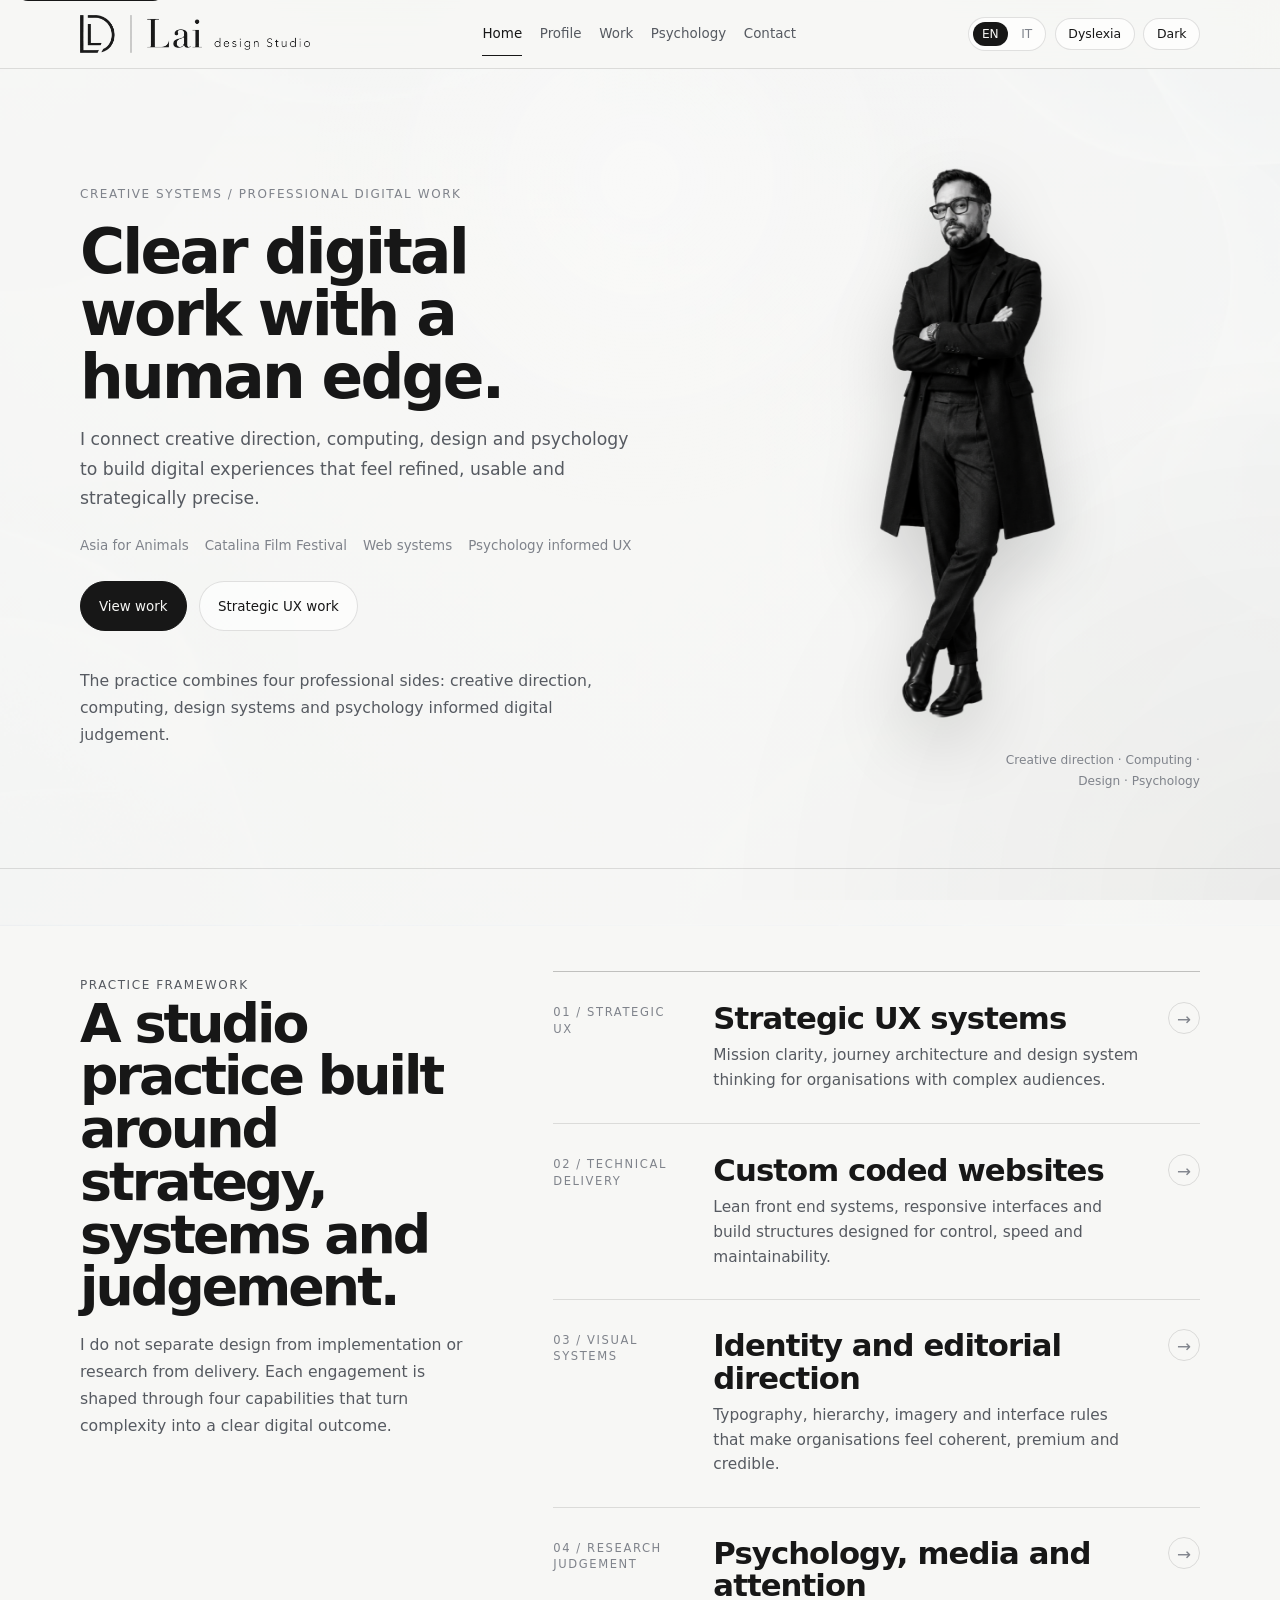
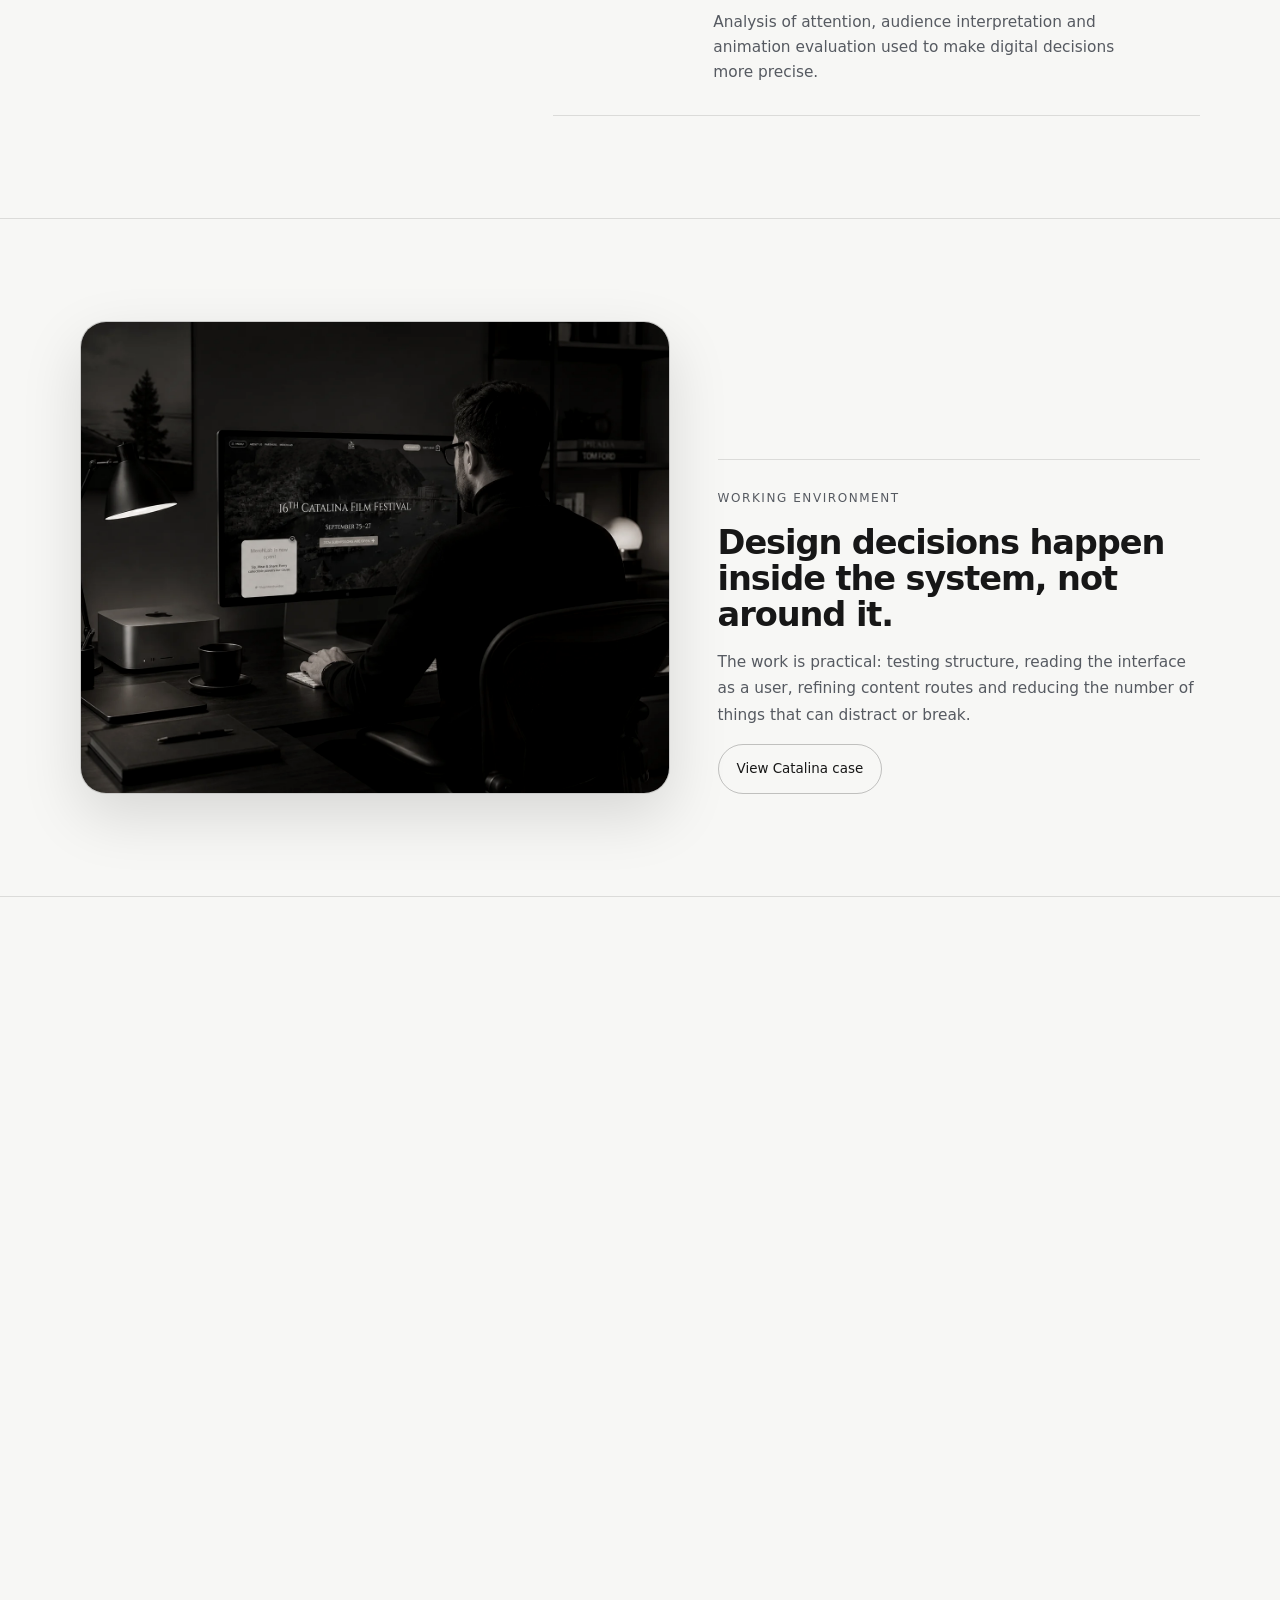
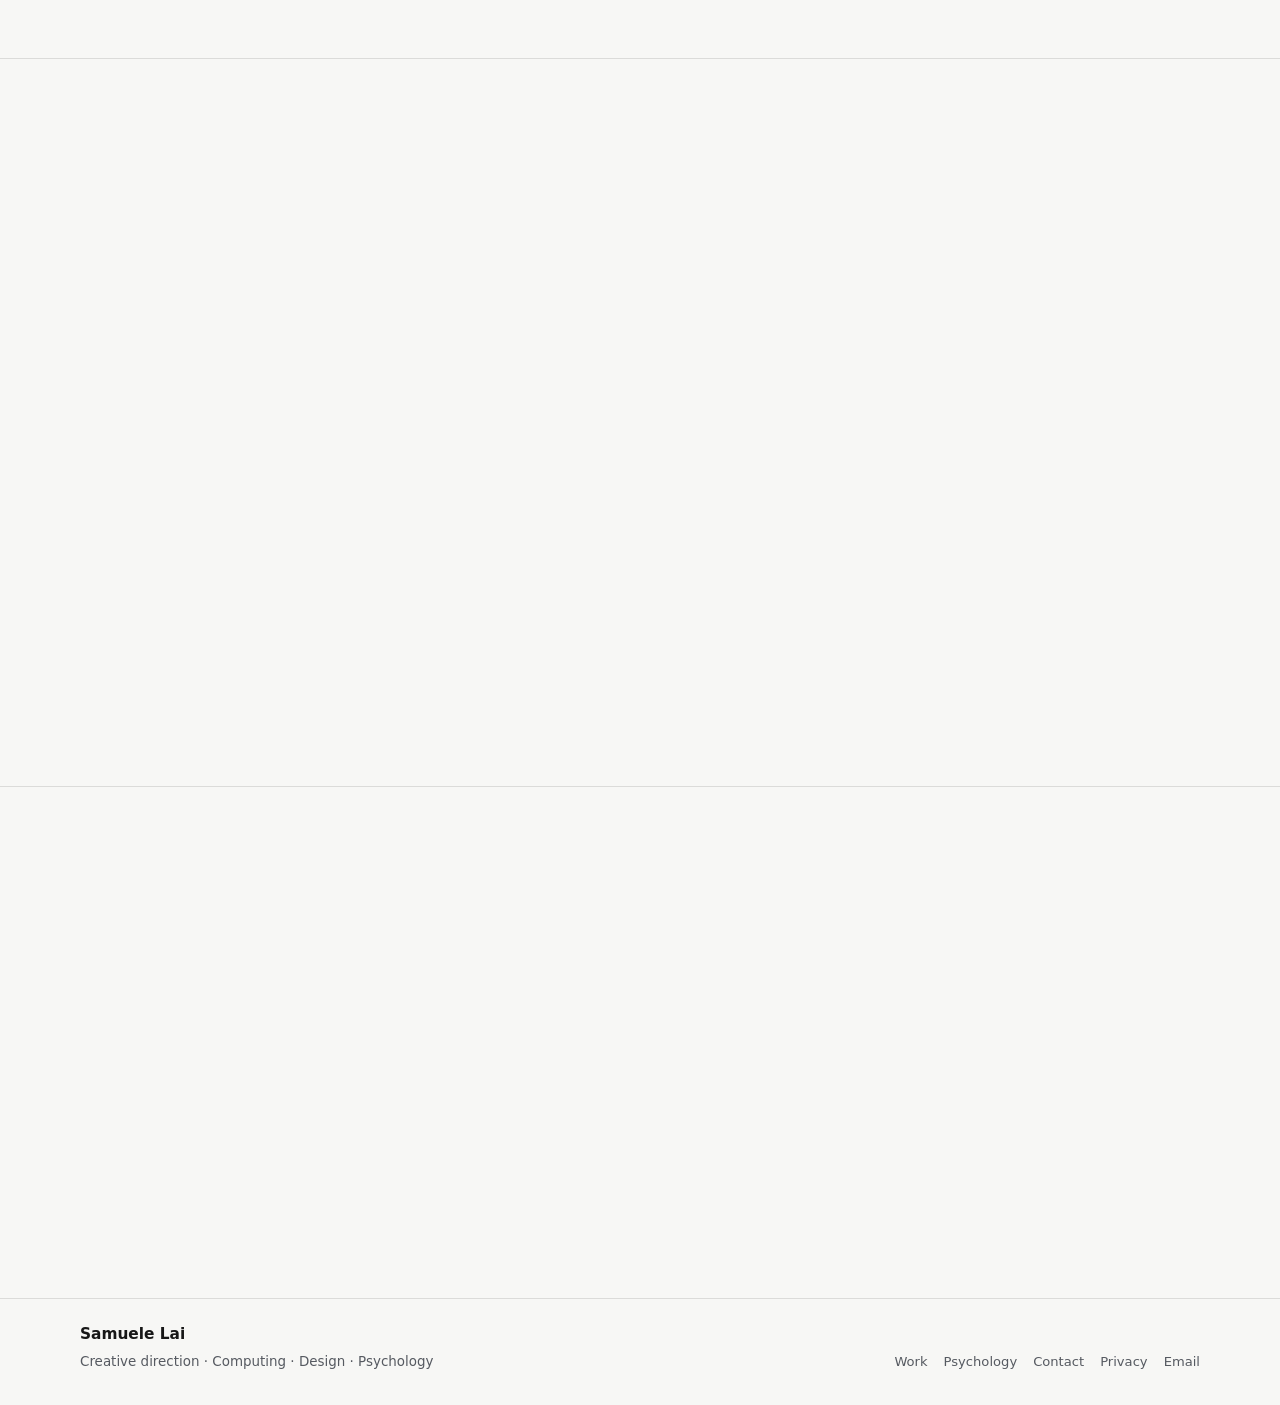
==== commit 95fa9f41: "Restore content and remove audio safely" ====
--- a/index.html
+++ b/index.html
@@ -31,8 +31,8 @@
 <meta content="assets/img/og image.svg" property="og:image"/>
 <link href="assets/img/mark.svg" rel="icon" type="image/svg+xml"/>
 <link href="manifest.webmanifest" rel="manifest"/>
-<link href="assets/css/styles.css?v=no-audio-complete-1" rel="stylesheet"/>
-<script defer="" src="assets/js/main.js?v=no-audio-complete-1"></script>
+<link href="assets/css/styles.css?v=no-audio-content-restored-1" rel="stylesheet"/>
+<script defer="" src="assets/js/main.js?v=no-audio-content-restored-1"></script>
 <meta content="Professional website for Samuele Lai: UI/UX, creative direction, computing, design systems and psychology informed digital work." name="description"/>
 <meta content="Samuele Lai: Creative Systems, Computing, Design &amp; Psychology" property="og:title"/>
 <meta content="Professional website for Samuele Lai: UI/UX, creative direction, computing, design systems and psychology informed digital work." property="og:description"/>
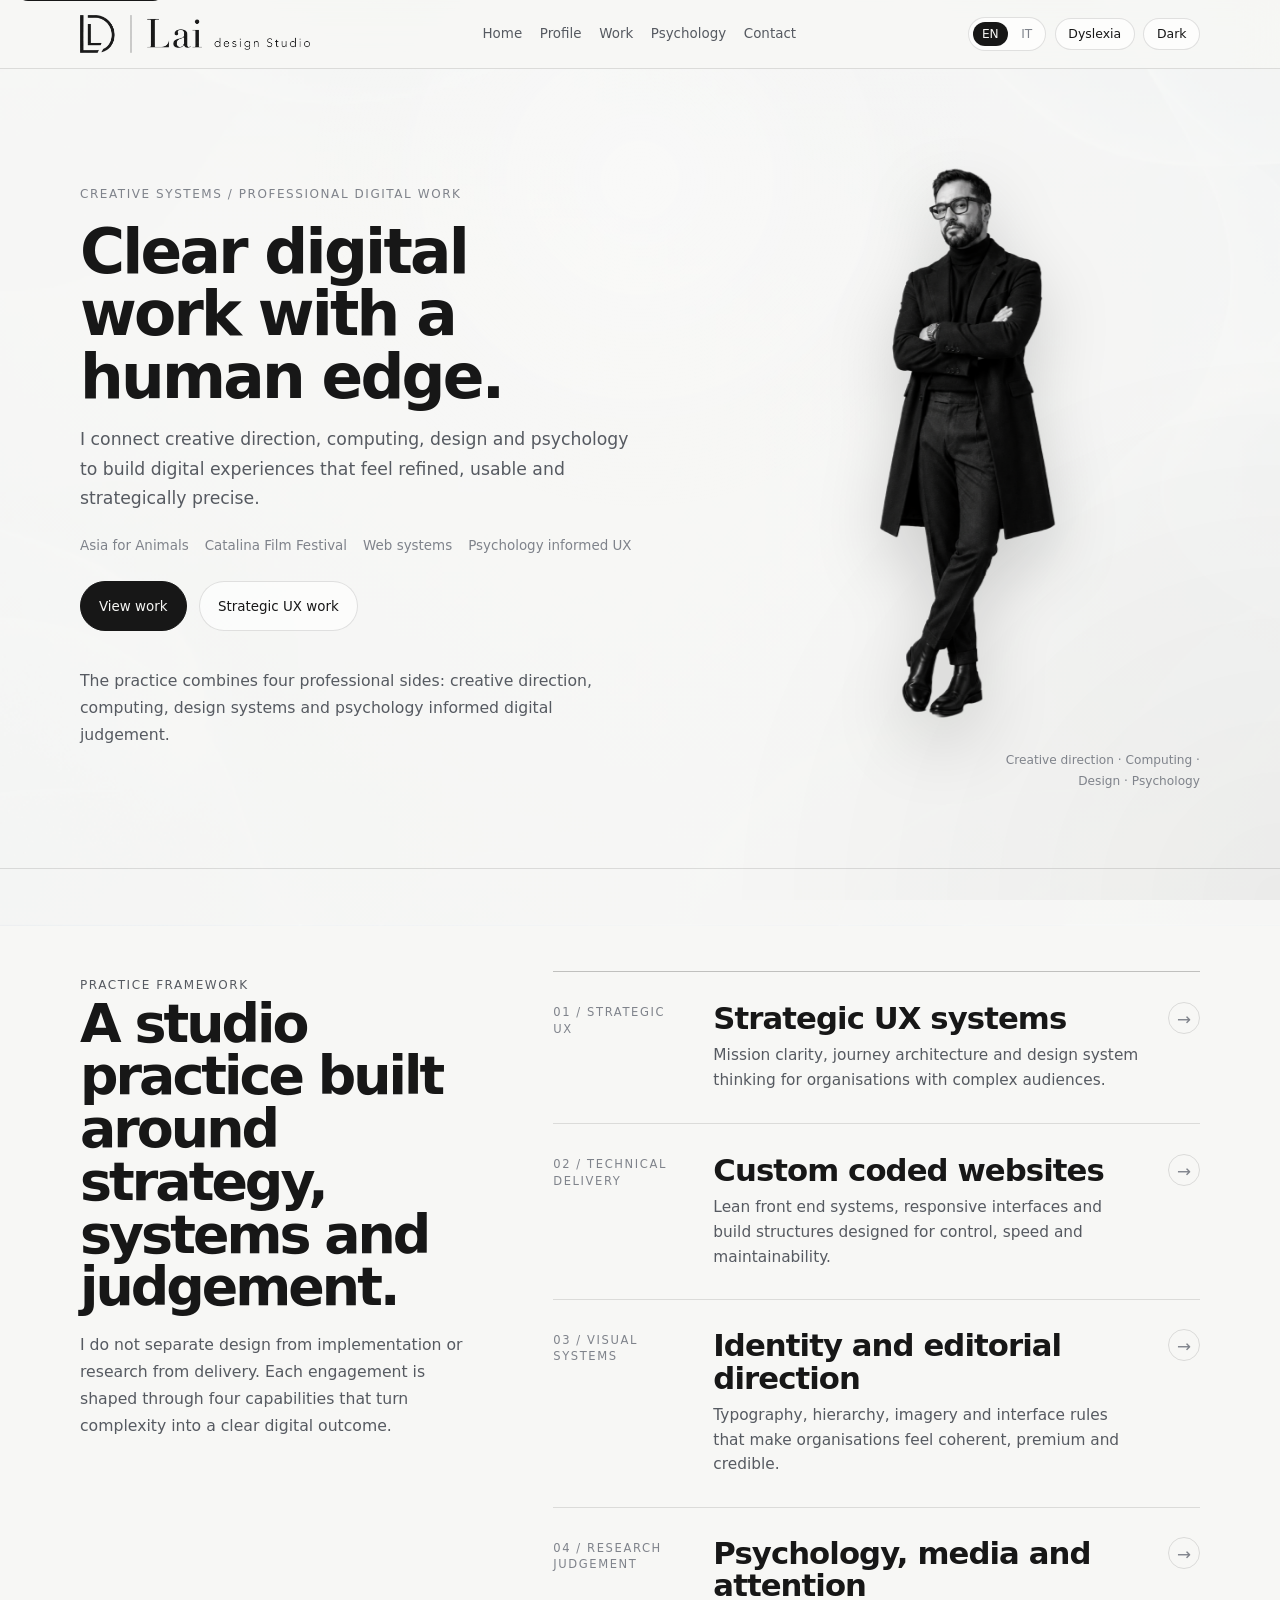
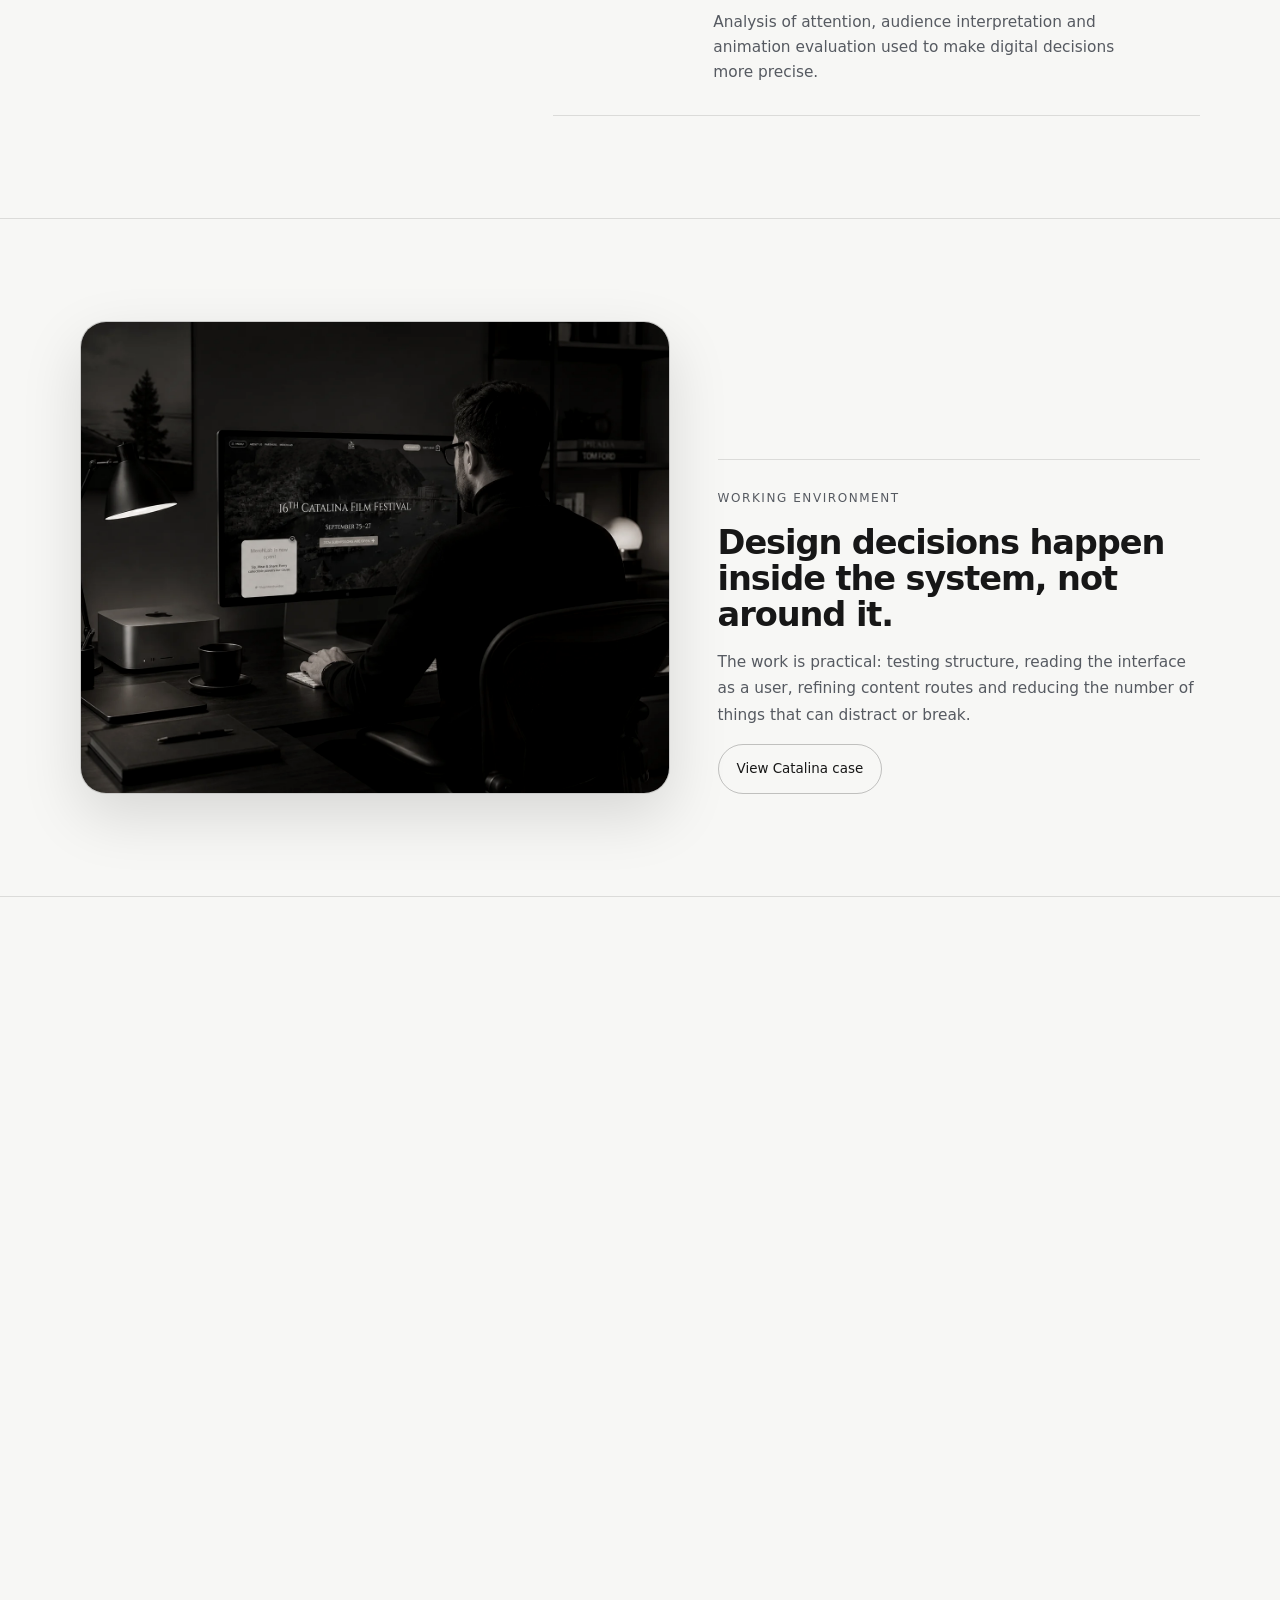
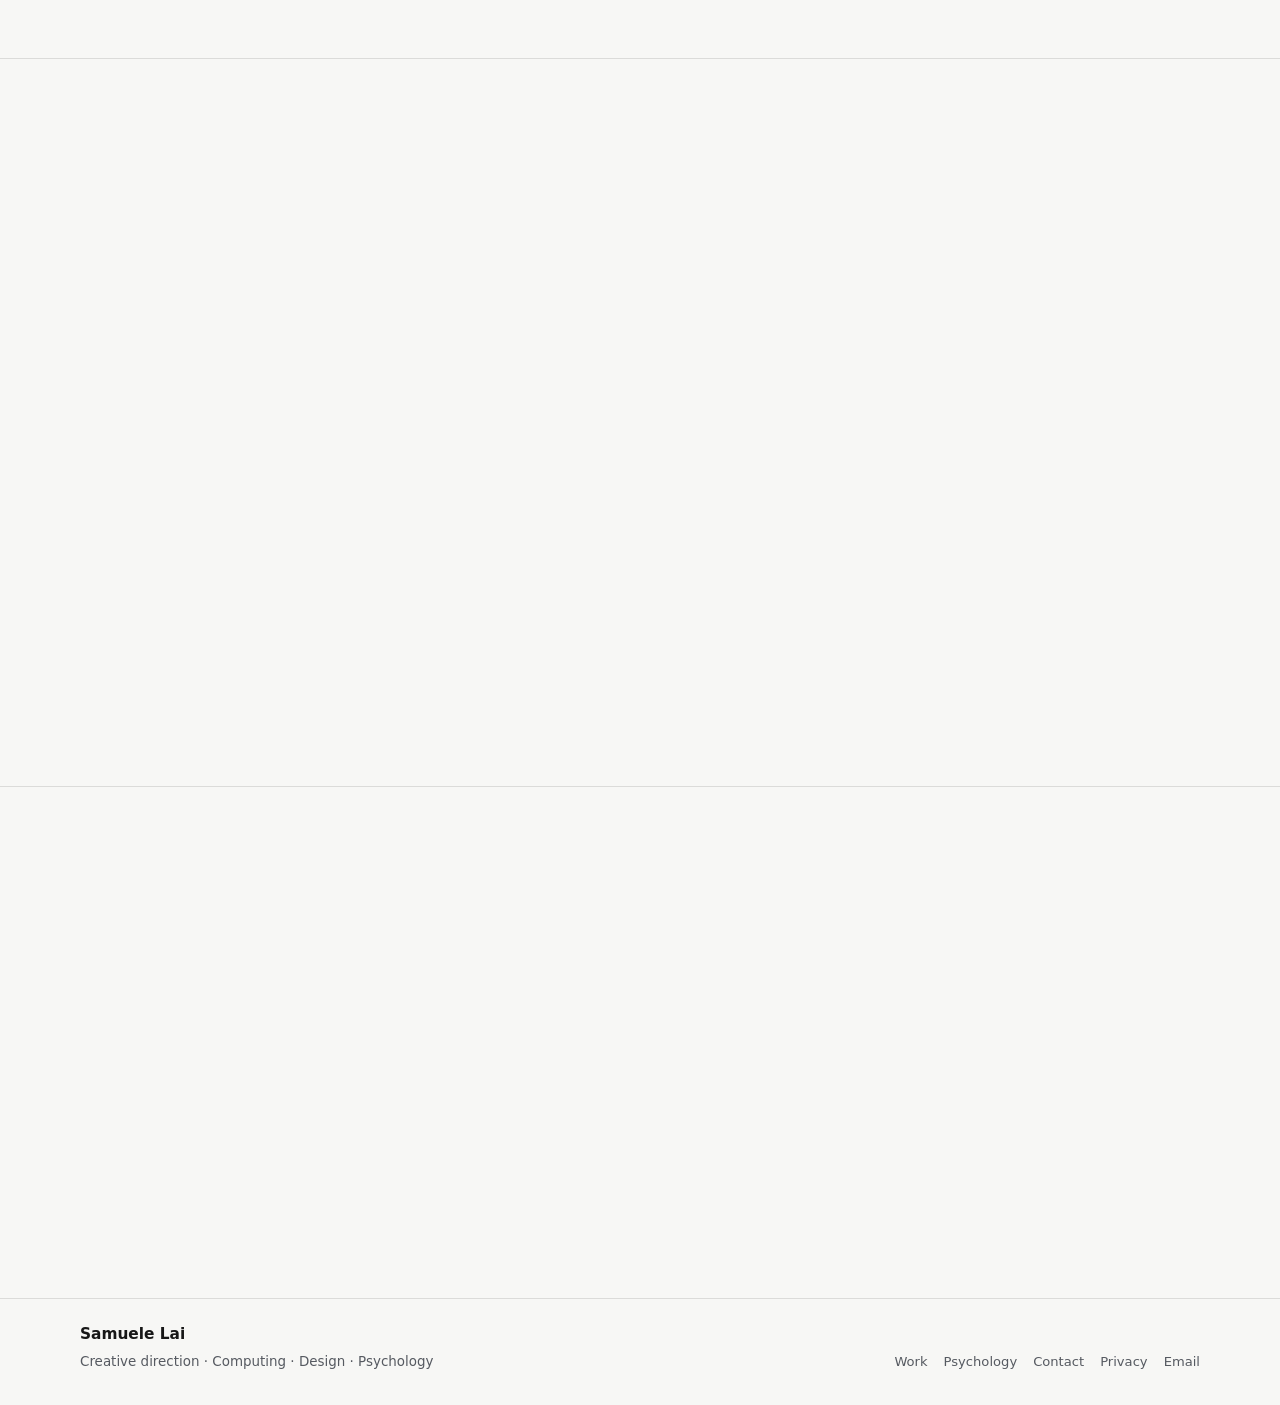
==== commit 705237a1: "Restore stable site with simple mobile menu and no audio" ====
--- a/index.html
+++ b/index.html
@@ -3,7 +3,7 @@
 <html data-theme="light" lang="en">
 <head>
   <meta name="viewport" content="width=device-width, initial-scale=1, viewport-fit=cover">
-  <title>Lai Design Studio | Digital Direction, UI UX, Code and Psychology</title>
+<title>Lai Design Studio | Digital Direction, UI UX, Code and Psychology</title>
   <meta name="description" content="Lai Design Studio by Samuele Lai creates refined digital systems across UI UX, custom coded websites, editorial design, film festival projects and psychology informed research.">
   <meta name="author" content="Samuele Lai">
   <link rel="canonical" href="https://laidesign.studio/">
@@ -31,16 +31,17 @@
 <meta content="assets/img/og image.svg" property="og:image"/>
 <link href="assets/img/mark.svg" rel="icon" type="image/svg+xml"/>
 <link href="manifest.webmanifest" rel="manifest"/>
-<link href="assets/css/styles.css?v=no-audio-content-restored-1" rel="stylesheet"/>
-<script defer="" src="assets/js/main.js?v=no-audio-content-restored-1"></script>
+<link href="assets/css/styles.css?v=stable-simple-no-audio-1" rel="stylesheet"/>
+<script defer="" src="assets/js/main.js?v=stable-simple-no-audio-1"></script>
 <meta content="Professional website for Samuele Lai: UI/UX, creative direction, computing, design systems and psychology informed digital work." name="description"/>
 <meta content="Samuele Lai: Creative Systems, Computing, Design &amp; Psychology" property="og:title"/>
 <meta content="Professional website for Samuele Lai: UI/UX, creative direction, computing, design systems and psychology informed digital work." property="og:description"/>
 <style id="sl-simple-mobile-menu-css">
 .sl-mobile-menu-trigger{display:none}.sl-mobile-menu{display:none}
 @media (max-width:980px){
+  .navbar{grid-template-columns:minmax(0,1fr) auto!important}
   .nav-links{display:none!important}
-  .nav-actions .lang-switch,.nav-actions [data-dyslexia-toggle],.nav-actions [data-theme-toggle],.menu-button,.menu-label-button{display:none!important}
+  .nav-actions .lang-switch,.nav-actions [data-dyslexia-toggle],.nav-actions [data-theme-toggle]{display:none!important}
   .sl-mobile-menu-trigger{display:inline-flex!important;align-items:center;justify-content:center;min-width:4.9rem;min-height:2.8rem;border:1px solid var(--line);border-radius:999px;background:color-mix(in srgb,var(--bg) 74%,transparent);color:var(--text);font:inherit;font-size:.9rem;line-height:1;cursor:pointer;-webkit-tap-highlight-color:transparent}
   body.sl-menu-open{overflow:hidden!important}
   .sl-mobile-menu{position:fixed;inset:0;z-index:999999;display:none;background:linear-gradient(90deg,color-mix(in srgb,var(--bg) 82%,transparent) 0%,color-mix(in srgb,var(--bg) 97%,transparent) 42%,var(--bg) 100%),radial-gradient(circle at 80% 10%,rgba(200,168,110,.14),transparent 28rem),var(--bg);color:var(--text);overflow-y:auto;overscroll-behavior:contain;opacity:0;transform:translateX(1.5rem);transition:opacity .2s ease,transform .2s ease}
@@ -69,31 +70,32 @@
 <a class="skip-link" href="#main">Skip to content</a>
 <div class="site-shell">
 <header class="header">
-<div class="container navbar">
-<a aria-label="Lai Design Studio home" class="brand" href="index.html">
-<picture>
-<source srcset="assets/img/lai-design-logo.webp" type="image/webp"/>
-<img alt="Lai Design Studio" class="brand-logo" src="assets/img/lai-design-logo.png"/ decoding="async" width="900" height="147">
-</picture>
-</a>
-<nav aria-label="Primary navigation" class="nav-links">
-<a aria-current="page" data-i18n="nav.home" href="index.html">Home</a>
-<a data-i18n="nav.profile" href="profile.html">Profile</a>
-<a data-i18n="nav.work" href="work.html">Work</a>
-<a data-i18n="nav.psychology" href="psychology.html">Psychology</a>
-<a data-i18n="nav.contact" href="contact.html"><span data-i18n="home.contact.kicker">Contact</span></a>
-</nav>
-<div class="nav-actions">
-<div aria-label="Language selector" class="lang-switch">
-<button aria-pressed="true" data-lang="en" type="button">EN</button>
-<button aria-pressed="false" data-lang="it" type="button">IT</button>
-</div>
-<button aria-label="Toggle dyslexia-friendly reading mode" aria-pressed="false" class="icon-button" data-dyslexia-toggle="" data-i18n="ui.dyslexia" type="button">Dyslexia</button>
-<button aria-label="Switch colour theme" class="icon-button" data-i18n="ui.dark" data-theme-toggle="" type="button">Dark</button>
-</div>
-</div>
-<button class="sl-mobile-menu-trigger" data-sl-menu-open type="button" aria-controls="slMobileMenu" aria-expanded="false">Menu</button></div>
-</div>
+  <div class="container navbar">
+    <a aria-label="Lai Design Studio home" class="brand" href="index.html">
+      <picture>
+        <source srcset="assets/img/lai-design-logo.webp" type="image/webp">
+        <img alt="Lai Design Studio" class="brand-logo" src="assets/img/lai-design-logo.png" decoding="async" width="900" height="147">
+      </picture>
+    </a>
+
+    <nav aria-label="Primary navigation" class="nav-links">
+      <a data-i18n="nav.home" href="index.html">Home</a>
+      <a data-i18n="nav.profile" href="profile.html">Profile</a>
+      <a data-i18n="nav.work" href="work.html">Work</a>
+      <a data-i18n="nav.psychology" href="psychology.html">Psychology</a>
+      <a data-i18n="nav.contact" href="contact.html">Contact</a>
+    </nav>
+
+    <div class="nav-actions">
+      <div aria-label="Language selector" class="lang-switch">
+        <button aria-pressed="true" data-lang="en" type="button">EN</button>
+        <button aria-pressed="false" data-lang="it" type="button">IT</button>
+      </div>
+      <button aria-label="Toggle dyslexia-friendly reading mode" aria-pressed="false" class="icon-button" data-dyslexia-toggle="" data-i18n="ui.dyslexia" type="button">Dyslexia</button>
+      <button aria-label="Switch colour theme" class="icon-button" data-i18n="ui.dark" data-theme-toggle="" type="button">Dark</button>
+      <button class="sl-mobile-menu-trigger" data-sl-menu-open type="button" aria-controls="slMobileMenu" aria-expanded="false">Menu</button>
+    </div>
+  </div>
 </header>
 <div class="sl-mobile-menu" id="slMobileMenu" data-sl-mobile-menu aria-hidden="true" role="dialog" aria-modal="true" aria-label="Mobile menu">
   <div class="sl-mobile-menu-panel">
@@ -101,6 +103,7 @@
       <img class="sl-mobile-menu-logo" src="assets/img/lai-design-logo.png" alt="Lai Design Studio">
       <button class="sl-mobile-menu-close" data-sl-menu-close type="button" aria-label="Close menu">×</button>
     </div>
+
     <nav class="sl-mobile-menu-links" aria-label="Mobile navigation">
       <a class="sl-mobile-menu-link" data-sl-close-link href="index.html"><span data-i18n="nav.home">Home</span><span>+</span></a>
       <a class="sl-mobile-menu-link" data-sl-close-link href="profile.html"><span data-i18n="nav.profile">Profile</span><span>+</span></a>
@@ -108,6 +111,7 @@
       <a class="sl-mobile-menu-link" data-sl-close-link href="psychology.html"><span data-i18n="nav.psychology">Psychology</span><span>+</span></a>
       <a class="sl-mobile-menu-link" data-sl-close-link href="contact.html"><span data-i18n="nav.contact">Contact</span><span>+</span></a>
     </nav>
+
     <div class="sl-mobile-menu-bottom">
       <div>
         <p class="sl-mobile-menu-label">Language</p>
--- a/assets/css/styles.css
+++ b/assets/css/styles.css
@@ -2176,368 +2176,5 @@
 }
 
 
-/* Fullscreen mobile menu refinement */
-@media (max-width: 980px) {
-  body.mobile-menu-open {
-    overflow: hidden;
-  }
-
-  .nav-actions .lang-switch,
-  .nav-actions [data-dyslexia-toggle],
-  .nav-actions [data-theme-toggle] {
-    display: none !important;
-  }
-
-  .nav-actions {
-    justify-content: end;
-  }
-
-  .menu-button {
-    display: inline-flex !important;
-    align-items: center;
-    justify-content: center;
-    min-width: 4.5rem;
-  }
-
-  .mobile-nav {
-    position: fixed;
-    inset: var(--nav-height) 0 0 0;
-    z-index: 14;
-    display: none;
-    border-top: 1px solid var(--line);
-    background:
-      radial-gradient(circle at 15% 10%, rgba(200, 168, 110, .08), transparent 28rem),
-      color-mix(in srgb, var(--bg) 96%, transparent);
-    backdrop-filter: blur(22px);
-    -webkit-backdrop-filter: blur(22px);
-    overflow-y: auto;
-    overscroll-behavior: contain;
-  }
-
-  .mobile-nav.open {
-    display: block !important;
-    animation: mobileMenuIn .22s ease-out both;
-  }
-
-  .mobile-nav-inner {
-    min-height: calc(100dvh - var(--nav-height));
-    display: flex !important;
-    flex-direction: column;
-    gap: 2rem;
-    padding-top: clamp(1.4rem, 6vw, 2.4rem) !important;
-    padding-bottom: 6rem !important;
-  }
-
-  .mobile-menu-links {
-    display: grid;
-    gap: 0;
-    border-top: 1px solid var(--line);
-  }
-
-  .mobile-menu-links a {
-    display: flex !important;
-    align-items: center;
-    justify-content: space-between;
-    padding: 1.05rem 0 !important;
-    border-bottom: 1px solid var(--line);
-    color: var(--text);
-    font-size: clamp(2rem, 11vw, 3.4rem) !important;
-    line-height: .95;
-    letter-spacing: -.055em;
-    text-decoration: none;
-  }
-
-  .mobile-menu-links a::after {
-    content: "→";
-    font-size: .9rem;
-    letter-spacing: 0;
-    opacity: .55;
-    border: 1px solid var(--line);
-    border-radius: 999px;
-    width: 2.05rem;
-    height: 2.05rem;
-    display: inline-flex;
-    align-items: center;
-    justify-content: center;
-    flex: 0 0 auto;
-  }
-
-  .mobile-menu-controls {
-    margin-top: auto;
-    display: grid;
-    gap: 1.25rem;
-    border-top: 1px solid var(--line);
-    padding-top: 1.25rem;
-  }
-
-  .mobile-control-block {
-    display: grid;
-    gap: .7rem;
-  }
-
-  .mobile-control-label {
-    margin: 0;
-    color: var(--muted);
-    font-size: .68rem;
-    line-height: 1;
-    letter-spacing: .17em;
-    text-transform: uppercase;
-  }
-
-  .mobile-lang {
-    display: grid !important;
-    grid-template-columns: 1fr 1fr;
-    gap: .6rem;
-    border: 0 !important;
-    background: transparent !important;
-    padding: 0 !important;
-  }
-
-  .mobile-lang button,
-  .mobile-control-button {
-    width: 100%;
-    min-height: 3.15rem;
-    border: 1px solid var(--line);
-    border-radius: 999px;
-    background: var(--surface);
-    color: var(--text);
-    font-size: .9rem;
-    line-height: 1;
-  }
-
-  .mobile-lang button[aria-pressed="true"],
-  .mobile-control-button[aria-pressed="true"] {
-    background: var(--text);
-    color: var(--bg);
-    border-color: var(--text);
-  }
-
-  .mobile-toggle-grid {
-    display: grid;
-    grid-template-columns: 1fr 1fr;
-    gap: .6rem;
-  }
-
-  @keyframes mobileMenuIn {
-    from {
-      opacity: 0;
-      transform: translateY(-.5rem);
-    }
-    to {
-      opacity: 1;
-      transform: translateY(0);
-    }
-  }
-}
-
-@media (max-width: 420px) {
-  .mobile-menu-links a {
-    font-size: clamp(1.85rem, 12vw, 2.75rem) !important;
-  }
-
-  .mobile-toggle-grid {
-    grid-template-columns: 1fr;
-  }
-}
-
-
-/* Native CSS mobile menu toggle. No JavaScript required to open the menu. */
-.mobile-menu-toggle {
-  position: absolute;
-  inline-size: 1px;
-  block-size: 1px;
-  opacity: 0;
-  pointer-events: none;
-}
-
-.menu-label-button {
-  cursor: pointer;
-  user-select: none;
-  text-decoration: none;
-}
-
-.menu-label-close {
-  display: none;
-}
-
-@media (max-width: 980px) {
-  body:has(.mobile-menu-toggle:checked) {
-    overflow: hidden;
-  }
-
-  .nav-actions .lang-switch,
-  .nav-actions [data-dyslexia-toggle],
-  .nav-actions [data-theme-toggle] {
-    display: none !important;
-  }
-
-  .menu-label-button {
-    display: inline-flex !important;
-    align-items: center;
-    justify-content: center;
-    min-width: 4.7rem;
-    min-height: 2.7rem;
-    border: 1px solid var(--line);
-    border-radius: 999px;
-    color: var(--text);
-    background: color-mix(in srgb, var(--bg) 72%, transparent);
-    backdrop-filter: blur(16px);
-    -webkit-backdrop-filter: blur(16px);
-    font-size: .84rem;
-    line-height: 1;
-  }
-
-  .header:has(.mobile-menu-toggle:checked) .menu-label-open {
-    display: none;
-  }
-
-  .header:has(.mobile-menu-toggle:checked) .menu-label-close {
-    display: inline;
-  }
-
-  .mobile-nav {
-    position: fixed !important;
-    top: var(--nav-height, 4.5rem) !important;
-    right: 0 !important;
-    bottom: 0 !important;
-    left: 0 !important;
-    z-index: 999 !important;
-    display: none !important;
-    border-top: 1px solid var(--line) !important;
-    background:
-      radial-gradient(circle at 18% 10%, rgba(200, 168, 110, .08), transparent 30rem),
-      color-mix(in srgb, var(--bg) 97%, transparent) !important;
-    backdrop-filter: blur(22px) !important;
-    -webkit-backdrop-filter: blur(22px) !important;
-    overflow-y: auto !important;
-    overscroll-behavior: contain !important;
-  }
-
-  .mobile-menu-toggle:checked + .mobile-nav {
-    display: block !important;
-    animation: mobileMenuIn .22s ease-out both;
-  }
-
-  .mobile-nav-inner {
-    min-height: calc(100dvh - var(--nav-height, 4.5rem)) !important;
-    display: flex !important;
-    flex-direction: column !important;
-    gap: 2rem !important;
-    padding-top: clamp(1.4rem, 6vw, 2.4rem) !important;
-    padding-bottom: 6rem !important;
-  }
-
-  .mobile-menu-links {
-    display: grid !important;
-    border-top: 1px solid var(--line) !important;
-  }
-
-  .mobile-menu-links a {
-    display: flex !important;
-    align-items: center !important;
-    justify-content: space-between !important;
-    padding: 1.05rem 0 !important;
-    border-bottom: 1px solid var(--line) !important;
-    color: var(--text) !important;
-    font-size: clamp(2rem, 11vw, 3.4rem) !important;
-    line-height: .95 !important;
-    letter-spacing: -.055em !important;
-    text-decoration: none !important;
-  }
-
-  .mobile-menu-links a::after {
-    content: "→";
-    width: 2.05rem;
-    height: 2.05rem;
-    display: inline-flex;
-    align-items: center;
-    justify-content: center;
-    flex: 0 0 auto;
-    border: 1px solid var(--line);
-    border-radius: 999px;
-    font-size: .9rem;
-    opacity: .6;
-  }
-
-  .mobile-menu-controls {
-    margin-top: auto !important;
-    display: grid !important;
-    gap: 1.25rem !important;
-    border-top: 1px solid var(--line) !important;
-    padding-top: 1.25rem !important;
-  }
-
-  .mobile-control-block {
-    display: grid !important;
-    gap: .7rem !important;
-  }
-
-  .mobile-control-label {
-    margin: 0 !important;
-    color: var(--muted) !important;
-    font-size: .68rem !important;
-    letter-spacing: .17em !important;
-    text-transform: uppercase !important;
-  }
-
-  .mobile-lang,
-  .mobile-toggle-grid {
-    display: grid !important;
-    grid-template-columns: 1fr 1fr !important;
-    gap: .6rem !important;
-  }
-
-  .mobile-lang {
-    border: 0 !important;
-    background: transparent !important;
-    padding: 0 !important;
-  }
-
-  .mobile-lang button,
-  .mobile-control-button {
-    width: 100% !important;
-    min-height: 3.15rem !important;
-    border: 1px solid var(--line) !important;
-    border-radius: 999px !important;
-    background: var(--surface) !important;
-    color: var(--text) !important;
-    font-size: .9rem !important;
-  }
-
-  .mobile-lang button[aria-pressed="true"],
-  .mobile-control-button[aria-pressed="true"] {
-    background: var(--text) !important;
-    color: var(--bg) !important;
-    border-color: var(--text) !important;
-  }
-
-  @keyframes mobileMenuIn {
-    from {
-      opacity: 0;
-      transform: translateY(-.4rem);
-    }
-    to {
-      opacity: 1;
-      transform: translateY(0);
-    }
-  }
-}
-
-@media (max-width: 420px) {
-  .mobile-menu-links a {
-    font-size: clamp(1.85rem, 12vw, 2.75rem) !important;
-  }
-
-  .mobile-toggle-grid {
-    grid-template-columns: 1fr !important;
-  }
-}
-
-
-/* Audio removed */
-.site-audio-control,
-[data-audio],
-audio {
-  display: none !important;
-  visibility: hidden !important;
-}
+/* Audio removed stable export */
+.site-audio-control,[data-audio],audio{display:none!important;visibility:hidden!important;}
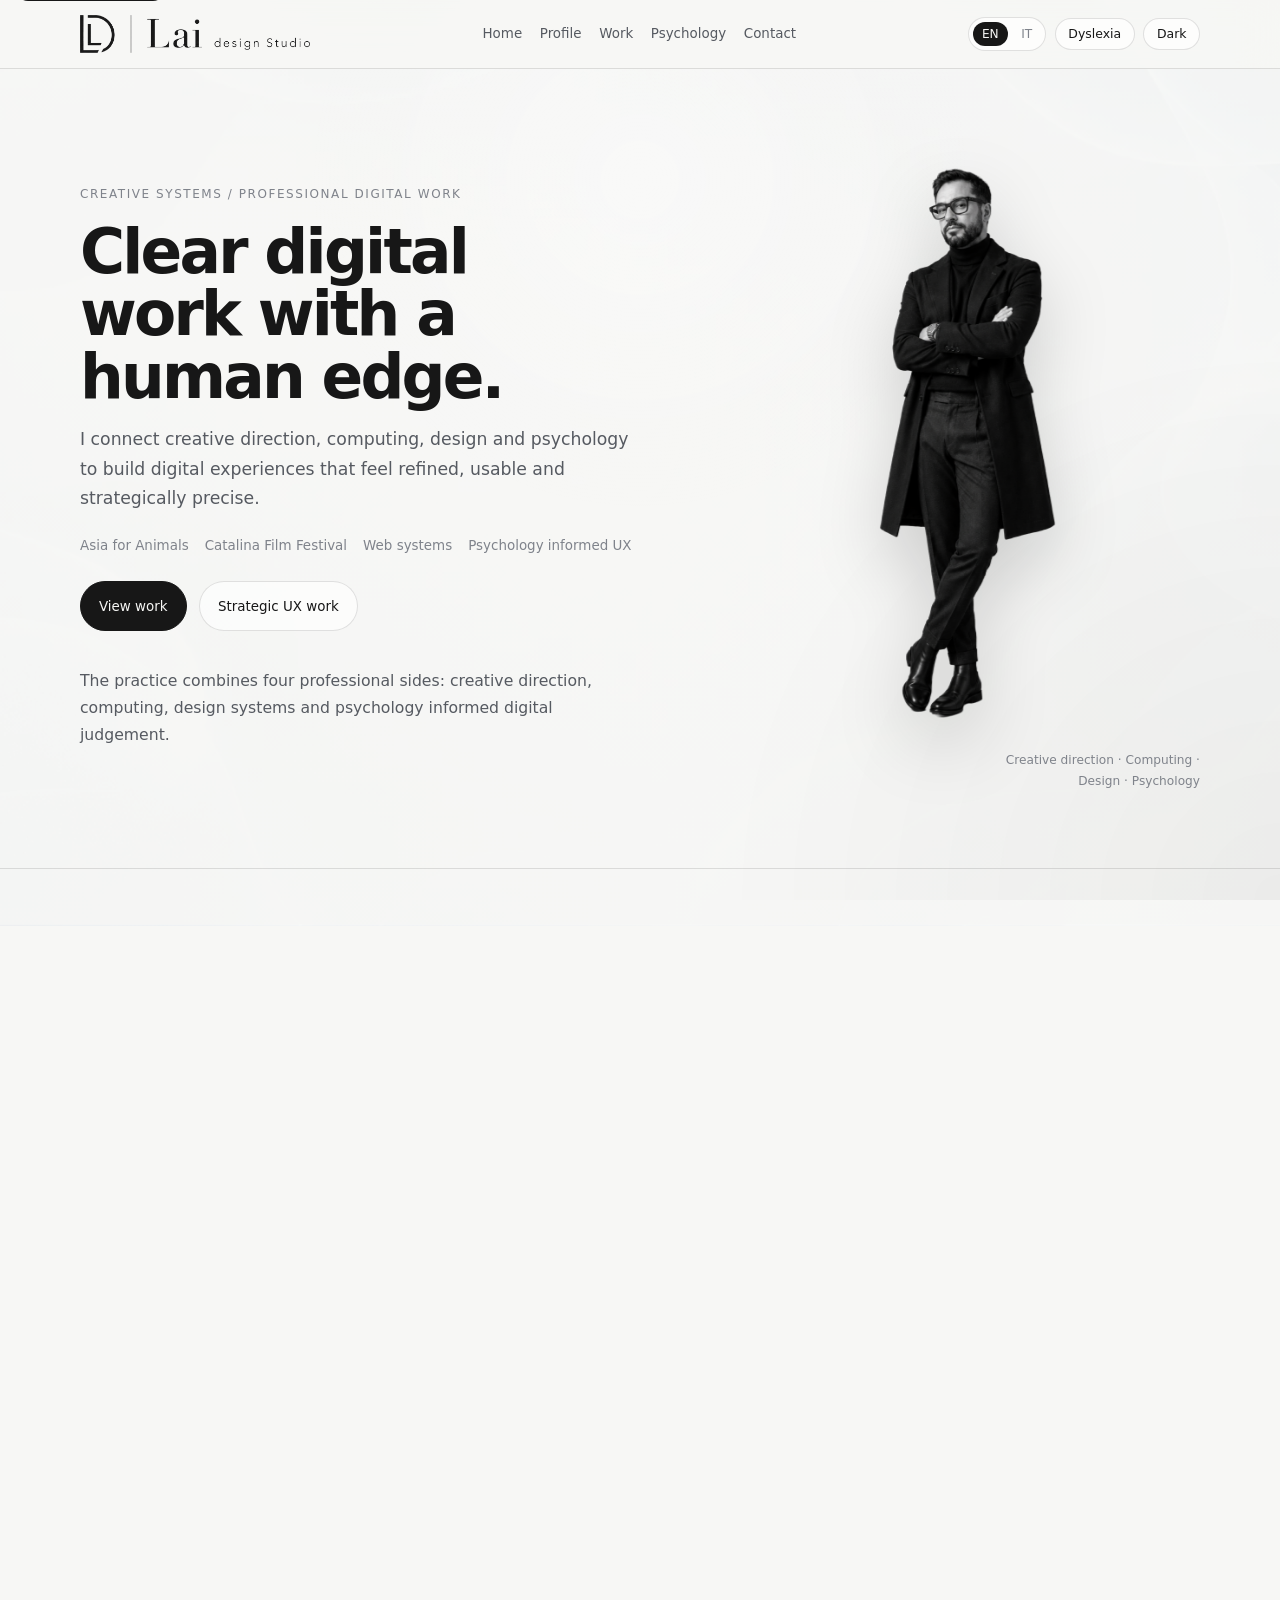
==== commit a73b6dd8: "Improve mobile menu with hamburger and neutral styling" ====
--- a/index.html
+++ b/index.html
@@ -31,8 +31,8 @@
 <meta content="assets/img/og image.svg" property="og:image"/>
 <link href="assets/img/mark.svg" rel="icon" type="image/svg+xml"/>
 <link href="manifest.webmanifest" rel="manifest"/>
-<link href="assets/css/styles.css?v=stable-simple-no-audio-1" rel="stylesheet"/>
-<script defer="" src="assets/js/main.js?v=stable-simple-no-audio-1"></script>
+<link href="assets/css/styles.css?v=mobile-hamburger-no-gold-2" rel="stylesheet"/>
+<script defer="" src="assets/js/main.js?v=mobile-hamburger-no-gold-2"></script>
 <meta content="Professional website for Samuele Lai: UI/UX, creative direction, computing, design systems and psychology informed digital work." name="description"/>
 <meta content="Samuele Lai: Creative Systems, Computing, Design &amp; Psychology" property="og:title"/>
 <meta content="Professional website for Samuele Lai: UI/UX, creative direction, computing, design systems and psychology informed digital work." property="og:description"/>
@@ -49,10 +49,10 @@
   .sl-mobile-menu-panel{min-height:100dvh;display:grid;grid-template-rows:auto 1fr auto;padding:1.1rem 1.2rem 2rem;gap:2.2rem}
   .sl-mobile-menu-top{display:flex;align-items:center;justify-content:space-between;gap:1rem}
   .sl-mobile-menu-logo{width:min(150px,42vw);height:auto}
-  .sl-mobile-menu-close{width:3.6rem;height:3.6rem;border:0;border-radius:999px;background:#c8a86e;color:#050505;font-size:2.2rem;line-height:1;cursor:pointer;-webkit-tap-highlight-color:transparent}
+  .sl-mobile-menu-close{width:3.6rem;height:3.6rem;border:0;border-radius:999px;background:var(--surface);color:#050505;font-size:2.2rem;line-height:1;cursor:pointer;-webkit-tap-highlight-color:transparent}
   .sl-mobile-menu-links{display:grid;align-content:center;gap:0;border-top:1px solid var(--line)}
   .sl-mobile-menu-link{display:flex;align-items:center;justify-content:space-between;gap:1rem;padding:1.1rem 0;border-bottom:1px solid var(--line);color:var(--text);text-decoration:none;text-transform:uppercase;letter-spacing:.18em;font-size:clamp(1.25rem,6.5vw,2.1rem);font-weight:700}
-  .sl-mobile-menu-link span:last-child{color:#c8a86e;font-size:1.5rem;letter-spacing:0}
+  .sl-mobile-menu-link span:last-child{color:var(--muted);font-size:1.5rem;letter-spacing:0}
   .sl-mobile-menu-bottom{display:grid;gap:1.2rem;border-top:1px solid var(--line);padding-top:1.2rem}
   .sl-mobile-menu-label{margin:0 0 .6rem;color:var(--muted);text-transform:uppercase;letter-spacing:.17em;font-size:.7rem}
   .sl-mobile-menu-controls{display:grid;grid-template-columns:1fr 1fr;gap:.65rem}
@@ -63,6 +63,95 @@
   .sl-mobile-menu-panel{padding-inline:1rem}
   .sl-mobile-menu-controls{grid-template-columns:1fr}
   .sl-mobile-menu-link{font-size:clamp(1.1rem,6vw,1.65rem)}
+}
+</style>
+<style id="sl-mobile-hamburger-no-gold-css">
+@media (max-width:980px){
+  .sl-mobile-menu-trigger{
+    width:3.05rem!important;
+    min-width:3.05rem!important;
+    height:3.05rem!important;
+    min-height:3.05rem!important;
+    padding:0!important;
+    border:1px solid var(--line)!important;
+    border-radius:999px!important;
+    background:color-mix(in srgb,var(--bg) 78%,transparent)!important;
+    color:var(--text)!important;
+  }
+
+  .hamburger-lines{
+    width:1.12rem;
+    height:.82rem;
+    display:grid;
+    align-content:space-between;
+  }
+
+  .hamburger-lines span{
+    display:block;
+    width:100%;
+    height:1.5px;
+    border-radius:999px;
+    background:currentColor;
+    transform-origin:center;
+    transition:transform .18s ease,opacity .18s ease;
+  }
+
+  body.sl-menu-open .hamburger-lines span:nth-child(1){
+    transform:translateY(.34rem) rotate(45deg);
+  }
+
+  body.sl-menu-open .hamburger-lines span:nth-child(2){
+    opacity:0;
+  }
+
+  body.sl-menu-open .hamburger-lines span:nth-child(3){
+    transform:translateY(-.34rem) rotate(-45deg);
+  }
+
+  .sl-mobile-menu{
+    background:
+      linear-gradient(90deg,color-mix(in srgb,var(--bg) 86%,transparent) 0%,color-mix(in srgb,var(--bg) 98%,transparent) 45%,var(--bg) 100%),
+      radial-gradient(circle at 82% 12%,color-mix(in srgb,var(--text) 7%,transparent),transparent 28rem),
+      var(--bg)!important;
+  }
+
+  .sl-mobile-menu-close{
+    border:1px solid var(--line)!important;
+    background:var(--surface)!important;
+    color:var(--text)!important;
+    box-shadow:none!important;
+  }
+
+  .sl-mobile-menu-link span:last-child{
+    color:var(--muted)!important;
+  }
+
+  .sl-mobile-menu-control.is-active{
+    background:var(--text)!important;
+    color:var(--bg)!important;
+    border-color:var(--text)!important;
+  }
+
+  .sl-mobile-menu-control{
+    background:var(--surface)!important;
+    color:var(--text)!important;
+  }
+
+  a:focus-visible,
+  button:focus-visible{
+    outline:2px solid currentColor!important;
+    outline-offset:3px!important;
+  }
+}
+
+@media (max-width:430px){
+  .sl-mobile-menu-top{padding-top:.35rem;}
+  .sl-mobile-menu-trigger{
+    width:2.9rem!important;
+    min-width:2.9rem!important;
+    height:2.9rem!important;
+    min-height:2.9rem!important;
+  }
 }
 </style>
 </head>
@@ -93,7 +182,13 @@
       </div>
       <button aria-label="Toggle dyslexia-friendly reading mode" aria-pressed="false" class="icon-button" data-dyslexia-toggle="" data-i18n="ui.dyslexia" type="button">Dyslexia</button>
       <button aria-label="Switch colour theme" class="icon-button" data-i18n="ui.dark" data-theme-toggle="" type="button">Dark</button>
-      <button class="sl-mobile-menu-trigger" data-sl-menu-open type="button" aria-controls="slMobileMenu" aria-expanded="false">Menu</button>
+      <button class="sl-mobile-menu-trigger" data-sl-menu-open type="button" aria-controls="slMobileMenu" aria-expanded="false" aria-label="Open mobile menu">
+  <span class="hamburger-lines" aria-hidden="true">
+    <span></span>
+    <span></span>
+    <span></span>
+  </span>
+</button>
     </div>
   </div>
 </header>
